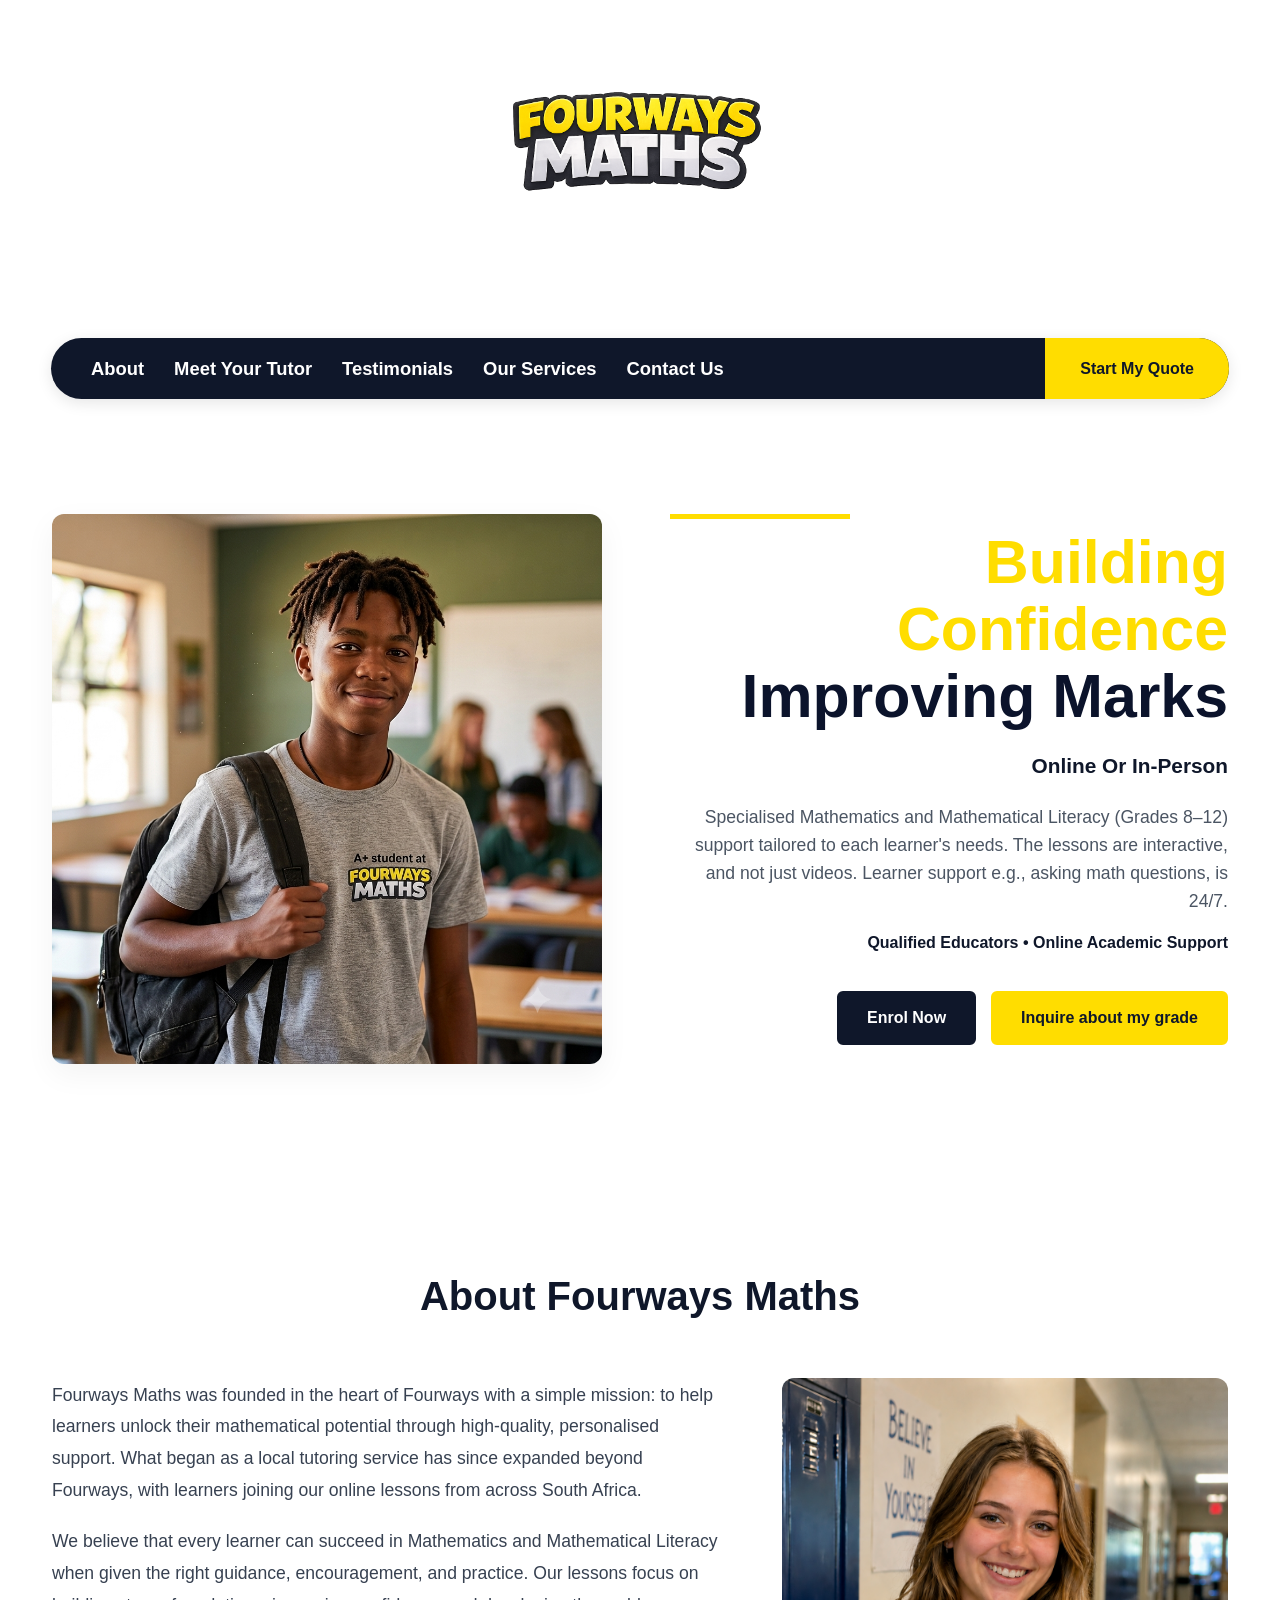
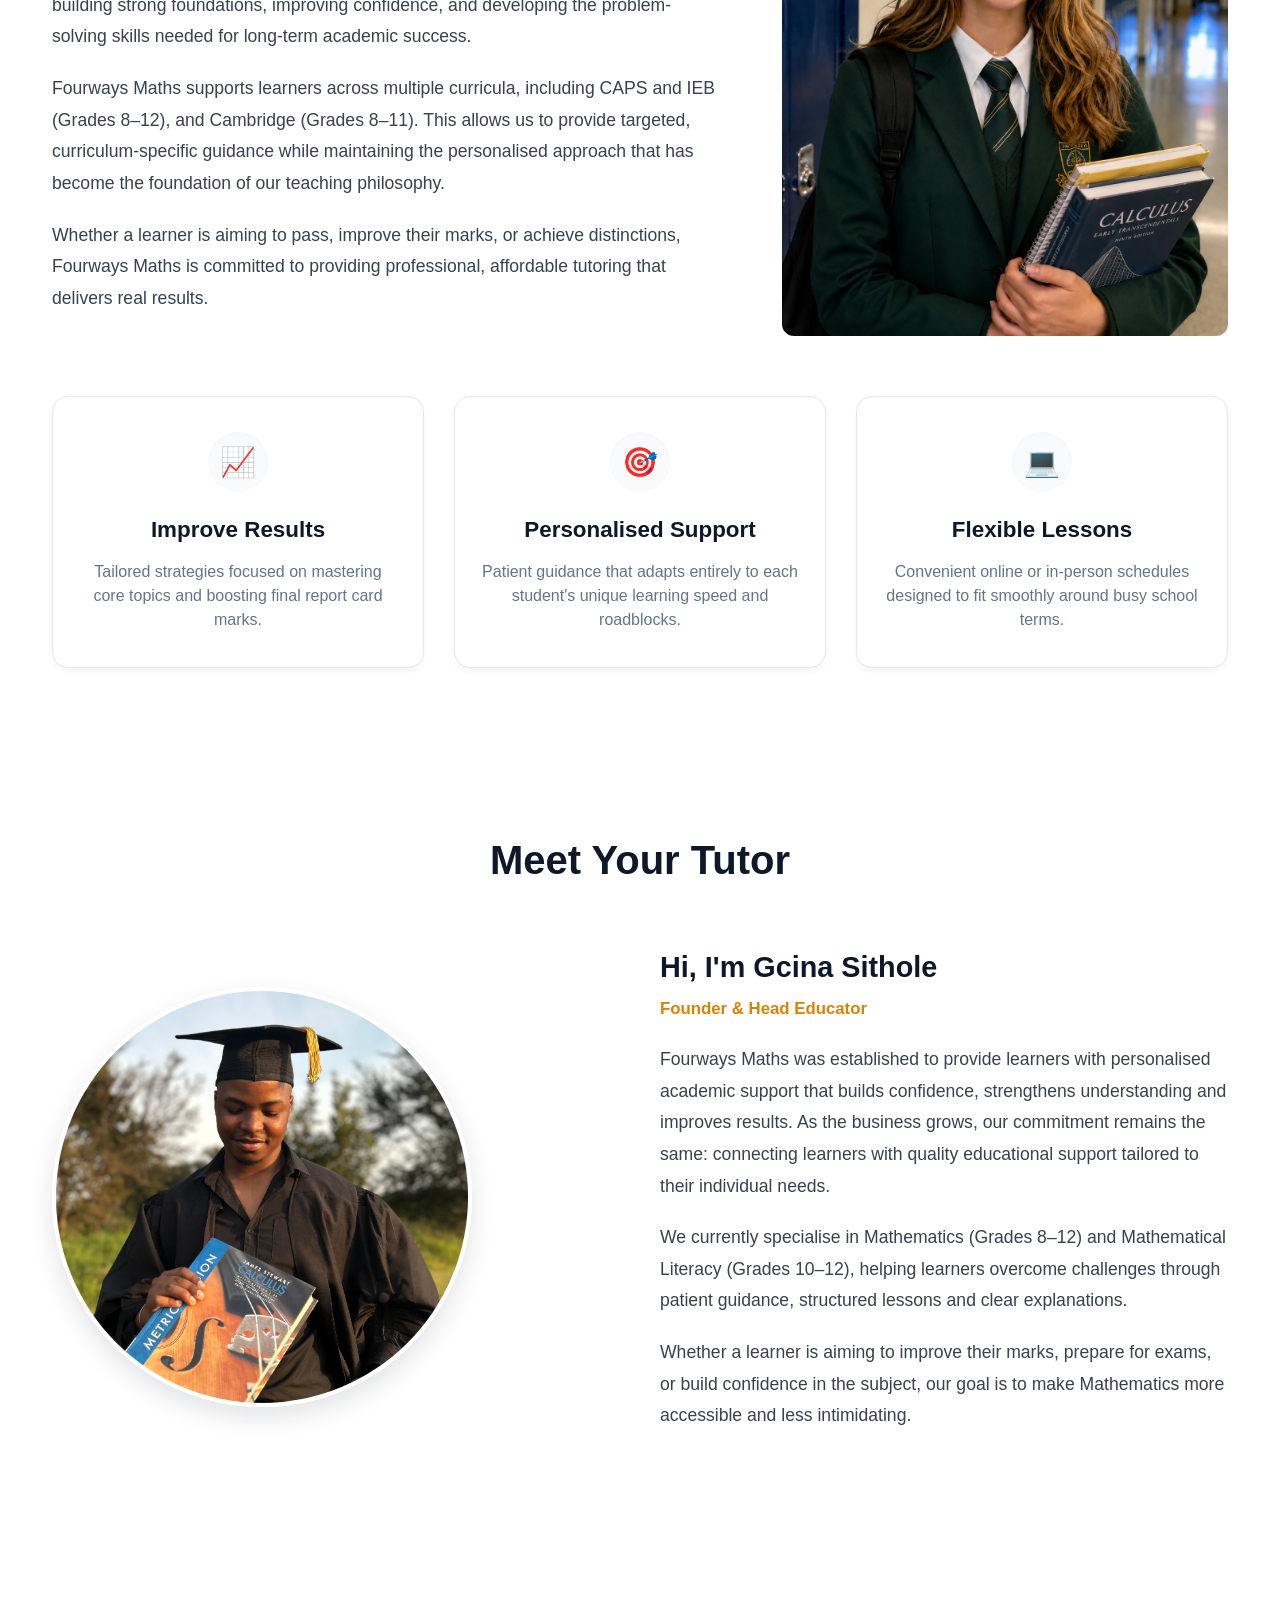
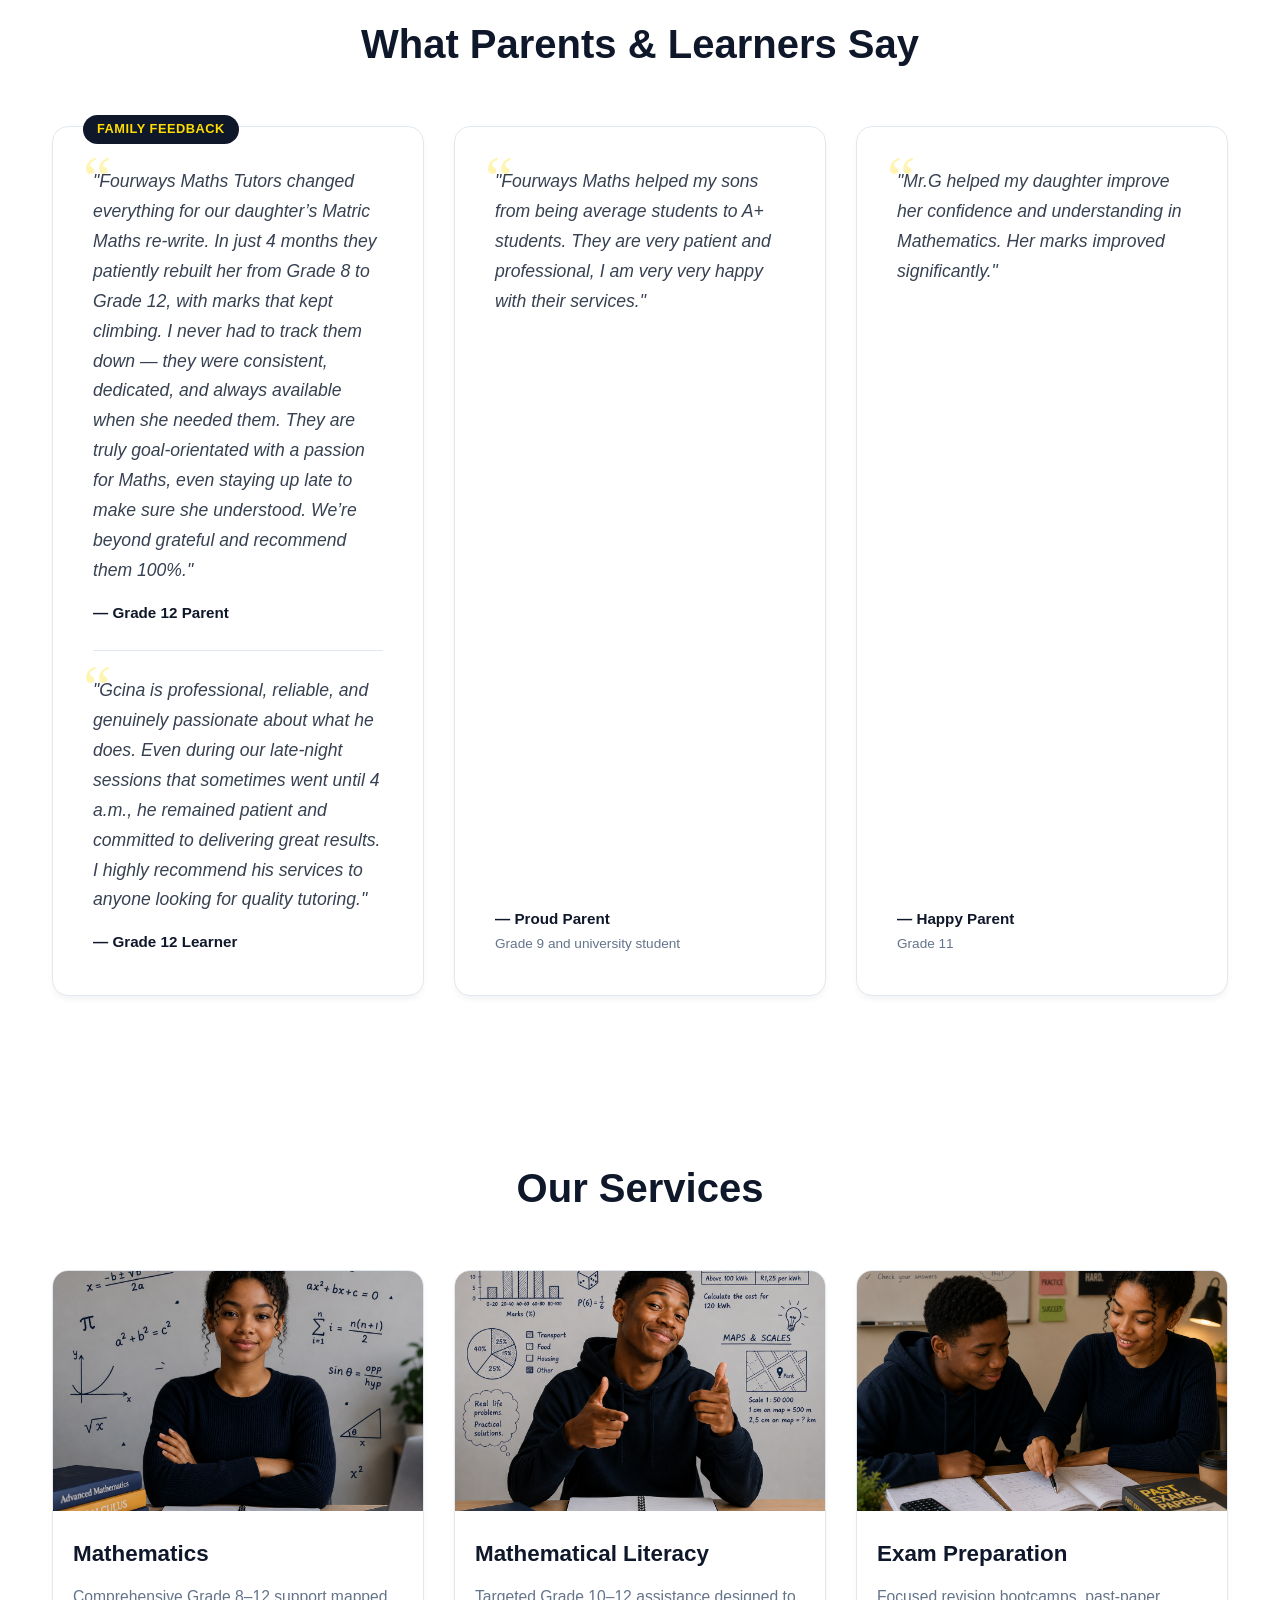
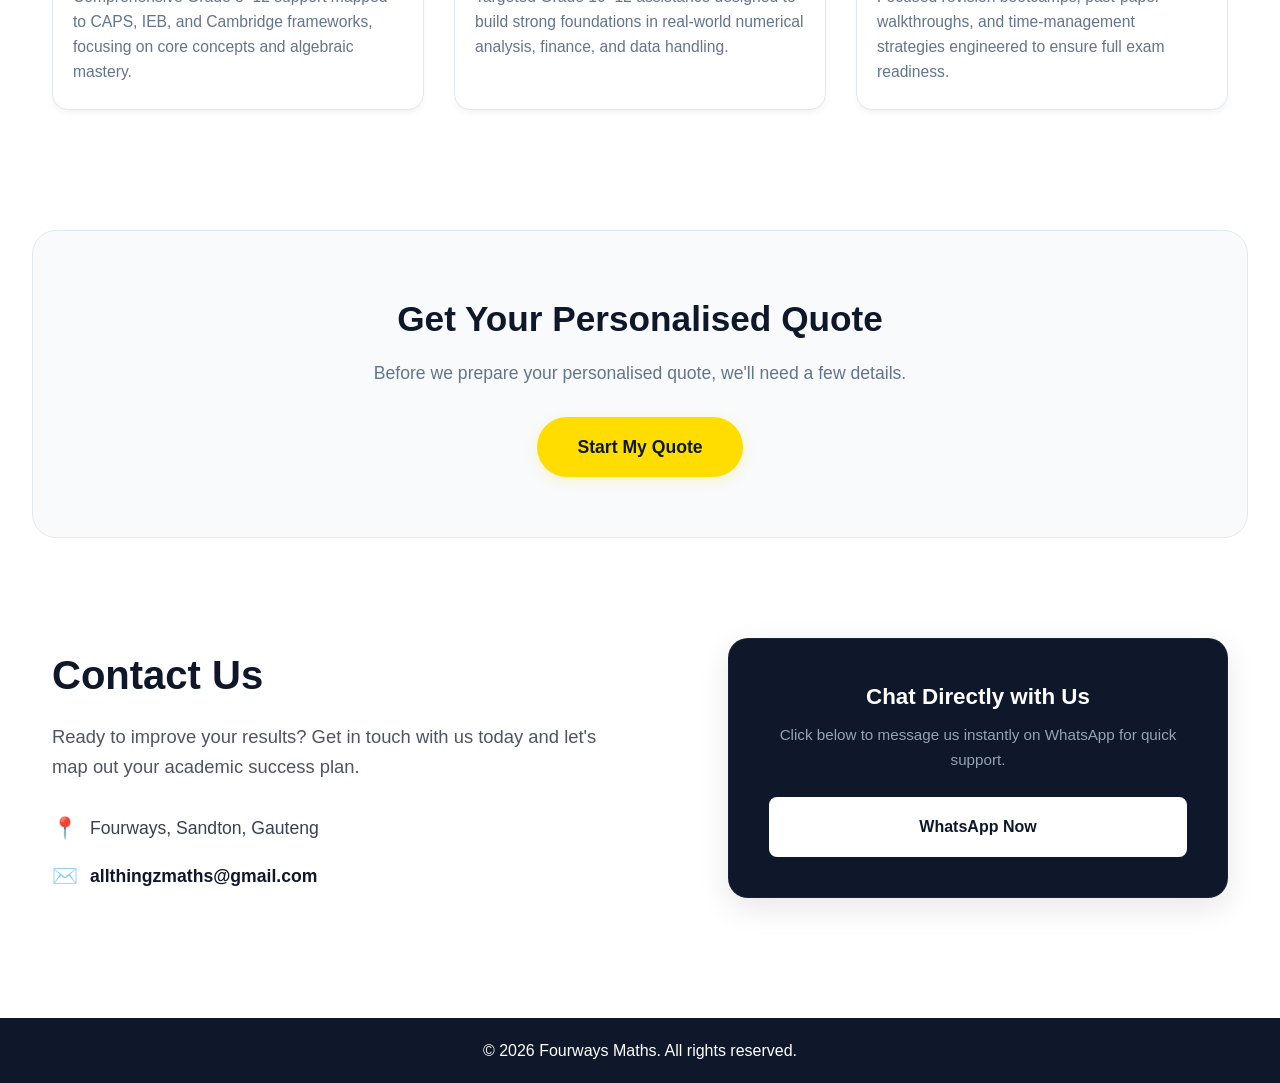
==== index.html @ 102ef5dd "Refactor index.html for improved layout and content Updated HTML structure and content for various s" ====
<!DOCTYPE html>
<html lang="en">
<head>
    <meta charset="UTF-8">
    <meta name="viewport" content="width=device-width, initial-scale=1.0">
    <title>Fourways Maths</title>
    <!-- Animate On Scroll Library Stylesheet -->
    <link rel="stylesheet" href="https://unpkg.com/aos@next/dist/aos.css" />
    <link rel="stylesheet" href="style.css">
    <link rel="icon" type="image/png" href="images/favicon.png">
</head>
<body>

<header class="main-header">
    <div class="logo-container">
        <img src="images/logo.png" alt="Fourways Maths Logo" class="site-logo">
    </div>

    <nav class="nav-bar-block">
        <ul class="nav-links">
            <li><a href="#about">About</a></li>
            <li><a href="#tutor">Meet Your Tutor</a></li> 
            <li><a href="#testimonials">Testimonials</a></li>
            <li><a href="#services">Our Services</a></li>
            <li><a href="#contact">Contact Us</a></li>
        </ul>
        <a class="nav-cta-btn" href="quote.html">Start My Quote</a>
    </nav>
</header>

<!-- Hero Section Container -->
<section class="hero-container">
    <div class="hero-image-content">
        <img src="images/Cool_norings.png" alt="Fourways Maths Learner" class="hero-img">
    </div>

    <div class="hero-text-content">
        <div class="accent-line-wrapper">
            <div class="gold-accent-line"></div>
        </div>
        
        <h1 class="hero-title">
            <span class="gold-text">Building Confidence</span><br>
            <span class="black-text">Improving Marks</span>
        </h1>
        
        <h3 class="hero-subtitle">Online Or In-Person</h3>
        
        <p class="hero-description">
            Specialised Mathematics and Mathematical Literacy (Grades 8–12) support
            tailored to each learner's needs. The lessons are interactive, and not just videos.
            Learner support e.g., asking math questions, is 24/7.
        </p>
        
        <p class="hero-badge">
            <strong>Qualified Educators • Online Academic Support</strong>
        </p>

        <div class="hero-action-ctas">
            <a class="button enrol-btn" href="quote.html">Enrol Now</a>
            <a class="button inquire-btn" href="quote.html">Inquire about my grade</a>
        </div>
    </div>
</section>
    
<!-- About Section -->
<section id="about">
    <h2>About Fourways Maths</h2>

    <!-- FIXED: Cleared out the duplicate empty template block and placed data-aos directly onto active content rows -->
    <div class="about-split-container">
        <div class="about-content" data-aos="fade-right">
            <p>Fourways Maths was founded in the heart of Fourways with a simple mission: to help learners unlock their mathematical potential through high-quality, personalised support. What began as a local tutoring service has since expanded beyond Fourways, with learners joining our online lessons from across South Africa.</p>
            <p>We believe that every learner can succeed in Mathematics and Mathematical Literacy when given the right guidance, encouragement, and practice. Our lessons focus on building strong foundations, improving confidence, and developing the problem-solving skills needed for long-term academic success.</p>
            <p>Fourways Maths supports learners across multiple curricula, including CAPS and IEB (Grades 8–12), and Cambridge (Grades 8–11). This allows us to provide targeted, curriculum-specific guidance while maintaining the personalised approach that has become the foundation of our teaching philosophy.</p>
            <p>Whether a learner is aiming to pass, improve their marks, or achieve distinctions, Fourways Maths is committed to providing professional, affordable tutoring that delivers real results.</p>
        </div>

        <div class="about-graphic-side" data-aos="fade-left">
            <img src="images/Calculus.png" alt="Mathematics Graphics" class="about-calculus-img">
        </div>
    </div>

    <!-- Features Stagger Grid -->
    <div class="about-features-grid">
        <div class="feature-card" data-aos="fade-up" data-aos-delay="100">
            <div class="feature-icon-wrapper">📈</div>
            <h3>Improve Results</h3>
            <p>Tailored strategies focused on mastering core topics and boosting final report card marks.</p>
        </div>

        <div class="feature-card" data-aos="fade-up" data-aos-delay="200">
            <div class="feature-icon-wrapper">🎯</div>
            <h3>Personalised Support</h3>
            <p>Patient guidance that adapts entirely to each student's unique learning speed and roadblocks.</p>
        </div>

        <div class="feature-card" data-aos="fade-up" data-aos-delay="300">
            <div class="feature-icon-wrapper">💻</div>
            <h3>Flexible Lessons</h3>
            <p>Convenient online or in-person schedules designed to fit smoothly around busy school terms.</p>
        </div>
    </div>
</section>

<!-- Tutor Section -->
<section id="tutor">
    <h2>Meet Your Tutor</h2>

    <!-- FIXED: Removed the empty duplicate template block -->
    <div class="tutor-split-container">
        <div class="tutor-image-side" data-aos="fade-right">
            <img src="images/gcina-tutor.jpg" alt="Gcina Sithole" class="profile-pic">
        </div>

        <div class="tutor-content" data-aos="fade-left">
            <h3 class="tutor-greeting">Hi, I'm Gcina Sithole</h3>
            <p class="tutor-subtitle-role">Founder & Head Educator</p>
            
            <p>Fourways Maths was established to provide learners with personalised academic support that builds confidence, strengthens understanding and improves results. As the business grows, our commitment remains the same: connecting learners with quality educational support tailored to their individual needs.</p>
            <p>We currently specialise in Mathematics (Grades 8–12) and Mathematical Literacy (Grades 10–12), helping learners overcome challenges through patient guidance, structured lessons and clear explanations.</p>
            <p>Whether a learner is aiming to improve their marks, prepare for exams, or build confidence in the subject, our goal is to make Mathematics more accessible and less intimidating.</p>
        </div>
    </div>
</section>

<!-- Testimonials Section -->
<section id="testimonials">
    <h2>What Parents & Learners Say</h2>
    
    <!-- Added stagger entry points for your parent panels -->
    <div class="testimonials-grid">
        <div class="testimonial-card family-card" data-aos="fade-up" data-aos-delay="100">
            <span class="family-badge">Family Feedback</span>
            
            <div class="quote-sub-block">
                <div class="quote-icon">“</div>
                <p class="quote-text">"Fourways Maths Tutors changed everything for our daughter’s Matric Maths re-write. In just 4 months they patiently rebuilt her from Grade 8 to Grade 12, with marks that kept climbing. I never had to track them down — they were consistent, dedicated, and always available when she needed them. They are truly goal-orientated with a passion for Maths, even staying up late to make sure she understood. We’re beyond grateful and recommend them 100%."</p>
                <p class="reviewer-name">— Grade 12 Parent</p>
            </div>
            
            <div class="block-divider"></div>
            
            <div class="quote-sub-block">
                <div class="quote-icon">“</div>
                <p class="quote-text">"Gcina is professional, reliable, and genuinely passionate about what he does. Even during our late-night sessions that sometimes went until 4 a.m., he remained patient and committed to delivering great results. I highly recommend his services to anyone looking for quality tutoring."</p>
                <p class="reviewer-name">— Grade 12 Learner</p>
            </div>
        </div>

        <div class="testimonial-card" data-aos="fade-up" data-aos-delay="200">
            <div class="quote-sub-block standard-layout">
                <div class="quote-icon">“</div>
                <p class="quote-text">"Fourways Maths helped my sons from being average students to A+ students. They are very patient and professional, I am very very happy with their services."</p>
                <div class="meta-bottom">
                    <p class="reviewer-name">— Proud Parent</p>
                    <p class="reviewer-grade"> Grade 9 and university student</p>
                </div>
            </div>
        </div>

        <div class="testimonial-card" data-aos="fade-up" data-aos-delay="300">
            <div class="quote-sub-block standard-layout">
                <div class="quote-icon">“</div>
                <p class="quote-text">"Mr.G helped my daughter improve her confidence and understanding in Mathematics. Her marks improved significantly."</p>
                <div class="meta-bottom">
                    <p class="reviewer-name">— Happy Parent</p>
                    <p class="reviewer-grade"> Grade 11</p>
                </div>
            </div>
        </div>
    </div>
</section>

<!-- Our Services Section -->
<section id="services">
    <h2>Our Services</h2>
    
    <div class="services-grid">
        <div class="service-card" data-aos="fade-up" data-aos-delay="100">
            <div class="service-icon-box">
                <img src="images/Mathematics.png" class="service-img" alt="Mathematics Support">
            </div>
            <h3>Mathematics</h3>
            <p>Comprehensive Grade 8–12 support mapped to CAPS, IEB, and Cambridge frameworks, focusing on core concepts and algebraic mastery.</p>
        </div>

        <div class="service-card" data-aos="fade-up" data-aos-delay="200">
            <div class="service-icon-box">
                <img src="images/MLit.png" class="service-img" alt="Mathematical Literacy">
            </div>
            <h3>Mathematical Literacy</h3>
            <p>Targeted Grade 10–12 assistance designed to build strong foundations in real-world numerical analysis, finance, and data handling.</p>
        </div>

        <div class="service-card" data-aos="fade-up" data-aos-delay="300">
            <div class="service-icon-box">
                <img src="images/Exam.png" class="service-img" alt="Exam Preparation">
            </div>
            <h3>Exam Preparation</h3>
            <p>Focused revision bootcamps, past-paper walkthroughs, and time-management strategies engineered to ensure full exam readiness.</p>
        </div>
    </div>
</section>

<!-- Quote Section -->
<section id="quote" data-aos="fade-up">
    <h2>Get Your Personalised Quote</h2>
    <p>Before we prepare your personalised quote, we'll need a few details.</p>
    <a href="https://fourwaysmaths.github.io/fourwaysmaths/quote.html" class="quote-action-btn">Start My Quote</a>
</section>

<!-- Contact Section -->
<section id="contact">
    <!-- FIXED: Removed the broken nested layout loop completely -->
    <div class="contact-split-container">
        
        <div class="contact-text-side" data-aos="fade-right">
            <h2>Contact Us</h2>
            <p>Ready to improve your results? Get in touch with us today and let's map out your academic success plan.</p>
            
            <div class="contact-details-block">
                <div class="contact-detail-item">
                    <span class="detail-icon">📍</span>
                    <span class="detail-text">Fourways, Sandton, Gauteng</span>
                </div>
                <div class="contact-detail-item">
                    <span class="detail-icon">✉️</span>
                    <a href="mailto:allthingzmaths@gmail.com" class="detail-link">allthingzmaths@gmail.com</a>
                </div>
            </div>
        </div>
        
        <div class="contact-card-side" data-aos="fade-left">
            <div class="whatsapp-action-card">
                <div class="whatsapp-card-title">Chat Directly with Us</div>
                <div class="whatsapp-card-desc">Click below to message us instantly on WhatsApp for quick support.</div>
                <a href="https://wa.me/27816147602" target="_blank" class="contact-whatsapp-btn">WhatsApp Now</a>
            </div>
        </div>

    </div>
</section>
    
<footer>
    <p>© 2026 Fourways Maths. All rights reserved.</p>
</footer>

<!-- Animate On Scroll Scripts Initialization Injection -->
<script src="https://unpkg.com/aos@next/dist/aos.js"></script>
<script>
    AOS.init({
        duration: 1000, 
        once: true,     
        offset: 120     
    });
</script>
    
</body>
</html>
---- style.css ----
html {
    scroll-behavior: smooth;
}

/* --- GLOBAL RESET --- */
* {
    margin: 0;
    padding: 0;
    box-sizing: border-box;
}
 
body {
    font-family: Arial, sans-serif;
    line-height: 1.6;
    color: #333;
    background-color: #ffffff;
}

/* --- NEW STACKED HEADER SYSTEM --- */
.main-header {
    background: #ffffff;
    padding: 5px 20px;
    display: flex;
    flex-direction: column;
    align-items: center;
    width: 100%;
}

.logo-container {
    margin-bottom: 25px;
}

.site-logo {
    max-height: 300px;
    width: auto;
    opacity: 0;
    transform: translateY(25px);
    animation: logoFade 1.2s ease forwards;
}

/* The distinct colored block holding your links & button */
.nav-bar-block {
    display: flex;
    justify-content: space-between;
    align-items: center;
    width: 95%;
    max-width: 1400px;
    background: #0F172A; 
    border-radius: 50px; 
    overflow: hidden; 
    padding-left: 40px; 
    box-shadow: 0 4px 15px rgba(0,0,0,0.1);
}

.nav-links {
    display: flex;
    list-style: none;
    gap: 30px;
}

.nav-links a {
    color: white;
    text-decoration: none;
    font-weight: bold;
    font-size: 1.15rem;
    transition: color 0.3s ease;
}

.nav-links a:hover {
    color: #FFDD00;
}

/* Golden Call-To-Action nested on the right side of the nav bar */
.nav-cta-btn {
    background: #FFDD00;
    color: #0F172A; /* Changed text color to dark navy for readable contrast against gold */
    text-decoration: none;
    font-weight: bold;
    padding: 18px 35px;
    display: inline-flex;
    align-items: center;
    height: 100%;
    transition: background 0.3s ease;
}

.nav-cta-btn:hover {
    background: #e6c600;
}

/* --- UPDATED HERO SECTION CONTAINER --- */
.hero-container {
    display: grid;
    grid-template-columns: 1fr 1fr;
    gap: 60px; 
    /* Changed width to 95% and max-width to 1400px to exactly match your .nav-bar-block setting */
    width: 95%; 
    max-width: 1400px; 
    margin: 30px auto 60px auto; /* Decreased top margin to pull the whole section slightly upwards */
    align-items: center;
}

/* --- LEFT COLUMN ALIGNMENT --- */
.hero-image-content {
    width: 100%;
    display: flex;
    justify-content: flex-start; /* Forces the image container flush against the far-left grid line */
}

.hero-img {
    width: 100%;
    max-width: 550px;
    height: auto;
    border-radius: 12px;
    object-fit: cover;
    box-shadow: 0 10px 30px rgba(0, 0, 0, 0.05);
}

/* --- RIGHT COLUMN ALIGNMENT & UPWARD MOVE --- */
.hero-text-content {
    text-align: right;
    display: flex;
    flex-direction: column;
    align-items: flex-end;
    margin-top: -20px; /* Slight negative margin pulls text upward to tighten white space */
}

/* --- ADD THIS NEW BLOCK HERE --- */
.accent-line-wrapper {
    width: 100%;
    display: flex;
    justify-content: flex-end; /* Keeps the line pushed tight against the right edge */
    margin-bottom: 10px;
}

.gold-accent-line {
    width: 100%;               /* Changed from 85% to 100% */
    max-width: 180px;          /* Changed from 500px to 180px so it perfectly caps its length */
    height: 5px;
    background-color: #FFDD00;
}

.hero-title {
    font-size: 3.8rem; 
    line-height: 1.1;
    margin-bottom: 20px;
    font-weight: 800;
}

.gold-text { color: #FFDD00; }
.black-text { color: #0B132B; }

.hero-subtitle {
    color: #0F172A;
    font-size: 1.3rem;
    font-weight: bold;
    margin-bottom: 20px;
}

.hero-description {
    font-size: 1.1rem;
    color: #4b5563;
    margin-bottom: 15px;
}

.hero-badge {
    font-weight: bold;
    color: #0F172A;
    margin-bottom: 25px;
}

/* Contact Button Wrapper Alignment */
.hero-buttons {
    display: flex;
    gap: 15px;
    justify-content: flex-end; /* FIXED: Set to flex-end so the button correctly right-aligns with text */
}

/* Main standalone standard button settings */
.button {
    display: inline-block;
    padding: 12px 28px;
    text-decoration: none;
    border-radius: 6px;
    font-weight: bold;
    transition: all 0.3s ease;
}

.whatsapp-btn {
    background: white;
    color: #0F172A;
    border: 2px solid #0F172A;
}

.whatsapp-btn:hover {
    background: #0F172A;
    color: white;
    transform: translateY(-2px);
}

/* --- SECTIONS, CARDS & FORMS --- */
section {
    padding: 80px 20px;
    max-width: 1300px;
    margin: auto;
}

.card {
    background: white;
    padding: 20px;
    margin: 20px;
    border-radius: 10px;
    transition: all 0.3s ease;
    cursor: pointer;
}

.card:hover {
    transform: translateY(-8px);
    box-shadow: 0 10px 25px rgba(0,0,0,0.15);
}

/* --- NEW MODERN ABOUT SECTION STYLES --- */
#about {
    max-width: 1400px; /* Aligns container layout to match your navbar and hero width */
    width: 95%;
    margin: 80px auto;
    padding: 40px 20px;
}

/* --- UPDATED ABOUT CORES --- */
#about h2 {
    text-align: center; /* Explicitly forces the main heading to stay centered */
    font-size: 2.5rem;
    color: #0F172A;
    margin-bottom: 50px;
    font-weight: 800;
}

/* New Split Grid Layer matching the width of your navbar (95% width, 1400px max) */
.about-split-container {
    display: grid;
    grid-template-columns: 1.2fr 0.8fr; /* Gives the text side slightly more room than the image */
    gap: 60px;
    align-items: center;
    margin-bottom: 60px;
}

.about-content {
    text-align: left; /* Flushes sentences leftward */
    font-size: 1.1rem;
    line-height: 1.8;
    color: #374151;
}

.about-content p {
    margin-bottom: 20px;
}

/* Right-side image formatting */
.about-graphic-side {
    display: flex;
    justify-content: flex-end; /* Pushes the graphic flush with the right edge of the nav bar */
    width: 100%;
}

.about-calculus-img {
    width: 100%;
    max-width: 450px; /* Caps size so it doesn't distort */
    height: auto;
    border-radius: 12px;
    object-fit: cover;
}

.about-header {
    text-align: center;
    max-width: 750px;
    margin: 0 auto 50px auto;
}

.about-header h2 {
    font-size: 2.5rem;
    color: #0F172A;
    margin-bottom: 15px;
    font-weight: 800;
}

.about-intro {
    font-size: 1.15rem;
    color: #4b5563;
    line-height: 1.6;
}

/* 3-Column Grid Layout */
.about-features-grid {
    display: grid;
    grid-template-columns: repeat(3, 1fr); /* 3 equal side-by-side columns */
    gap: 30px;
}

/* Individual Feature Cards */
.feature-card {
    background: #ffffff;
    border: 1px solid #e2e8f0; /* Subtle premium border border */
    border-radius: 16px;
    padding: 35px 25px;
    text-align: center;
    box-shadow: 0 4px 6px -1px rgba(0, 0, 0, 0.05);
    transition: transform 0.3s ease, box-shadow 0.3s ease;
}

.feature-card:hover {
    transform: translateY(-5px);
    box-shadow: 0 12px 20px -5px rgba(15, 23, 42, 0.08);
    border-color: #FFDD00; /* Subtle highlight border on hover */
}

/* Rounded circular emblem badge for your icons */
.feature-icon-wrapper {
    width: 60px;
    height: 60px;
    background: #f8fafc;
    border-radius: 50%;
    display: flex;
    align-items: center;
    justify-content: center;
    font-size: 1.8rem;
    margin: 0 auto 20px auto;
    box-shadow: inset 0 2px 4px rgba(0,0,0,0.02);
}

.feature-card h3 {
    font-size: 1.4rem;
    color: #0F172A;
    margin-bottom: 12px;
    font-weight: 700;
}

.feature-card p {
    font-size: 1rem;
    color: #64748b;
    line-height: 1.5;
}

/* --- UPDATED MEET YOUR TUTOR STYLES --- */
#tutor {
    max-width: 1400px; 
    width: 95%;
    margin: 80px auto;
    padding: 40px 20px;
}

#tutor h2 {
    text-align: center;
    font-size: 2.5rem;
    color: #0F172A;
    margin-bottom: 50px;
    font-weight: 800;
}

.tutor-split-container {
    display: grid;
    /* EDIT: Changed from 0.8fr 1.2fr to 1fr 1fr to bring the columns closer together */
    grid-template-columns: 1fr 1fr; 
    gap: 40px;                      /* EDIT: Tightened gap slightly from 60px to 40px */
    align-items: center;
}

.tutor-image-side {
    display: flex;
    justify-content: flex-start; /* Keeps the circle hugging the left boundary line */
    width: 100%;
}

.profile-pic {
    width: 420px;                   /* EDIT: Bumped up from 320px to fill the space beautifully */
    height: 420px;                  /* EDIT: Bumped up from 320px to maintain the perfect circle */
    object-fit: cover;
    border-radius: 50%;
    border: 4px solid #ffffff;
    box-shadow: 0 10px 25px rgba(15, 23, 42, 0.12);
}

.tutor-content {
    text-align: left;
    font-size: 1.1rem;
    line-height: 1.8;
    color: #374151;
}

.tutor-greeting {
    font-size: 1.8rem;
    color: #0F172A;
    font-weight: 700;
}

.tutor-subtitle-role {
    color: #d98206; /* Nice gold subtitle tag */
    font-weight: bold;
    font-size: 1.05rem;
    margin-bottom: 20px;
}

.tutor-content p {
    margin-bottom: 20px;
}

/* --- PREMIUM QUOTE SECTION --- */
#quote {
    max-width: 1400px;
    width: 95%;
    margin: 60px auto;
    padding: 60px 40px;
    background: #f8fafc; /* Ultra-light premium background frame */
    border: 1px solid #e2e8f0;
    border-radius: 24px;
    text-align: center;
}

#quote h2 {
    font-size: 2.2rem;
    color: #0F172A;
    font-weight: 800;
    margin-bottom: 12px;
}

#quote p {
    font-size: 1.1rem;
    color: #64748b;
    max-width: 600px;
    margin: 0 auto 30px auto;
}

/* Styled real interactive button to replace that loose purple link */
.quote-action-btn {
    display: inline-block;
    background: #FFDD00;
    color: #0F172A;
    text-decoration: none;
    font-weight: bold;
    font-size: 1.1rem;
    padding: 16px 40px;
    border-radius: 50px;
    box-shadow: 0 4px 15px rgba(255, 221, 0, 0.2);
    transition: transform 0.3s ease, background 0.3s ease, box-shadow 0.3s ease;
}

.quote-action-btn:hover {
    background: #e6c600;
    transform: translateY(-2px);
    box-shadow: 0 8px 20px rgba(255, 221, 0, 0.3);
}

/* --- PREMIUM CONTACT US SPLIT SECTION --- */
#contact {
    max-width: 1400px;
    width: 95%;
    margin: 40px auto 80px auto;
    padding: 40px 20px;
}

.contact-split-container {
    display: grid;
    grid-template-columns: 1fr 1fr;
    gap: 50px;
    align-items: center;
}

.contact-text-side {
    text-align: left;
}

.contact-text-side h2 {
    font-size: 2.5rem;
    color: #0F172A;
    font-weight: 800;
    margin-bottom: 15px;
}

.contact-text-side p {
    font-size: 1.15rem;
    color: #4b5563;
    line-height: 1.6;
}

/* --- EXTRA STYLING FOR ADDRESS & EMAIL ITEMS --- */
.contact-details-block {
    margin-top: 30px;
    display: flex;
    flex-direction: column;
    gap: 15px;
}

.contact-detail-item {
    display: flex;
    align-items: center;
    gap: 12px;
    font-size: 1.1rem;
    color: #374151;
}

.detail-icon {
    font-size: 1.3rem;
}

.detail-text {
    font-weight: 500;
}

.detail-link {
    color: #0F172A;
    text-decoration: none;
    font-weight: bold;
    transition: color 0.3s ease;
}

.detail-link:hover {
    color: #FFDD00; /* Subtle golden highlight on hover */
}

/* Ensure icons align centrally on mobile viewport stack */
@media (max-width: 768px) {
    .contact-details-block {
        align-items: center;
        margin-bottom: 10px;
    }
}

/* Floating Action Card for WhatsApp on the Right Side */
.contact-card-side {
    display: flex;
    justify-content: flex-end;
}

.whatsapp-action-card {
    background: #0F172A; /* Match the dark premium navbar block */
    padding: 40px;
    border-radius: 20px;
    width: 100%;
    max-width: 500px;
    box-shadow: 0 10px 30px rgba(15, 23, 42, 0.1);
    text-align: center;
    border: 1px solid rgba(255, 255, 255, 0.05);
}

.whatsapp-card-title {
    color: #ffffff;
    font-size: 1.4rem;
    font-weight: 700;
    margin-bottom: 8px;
}

.whatsapp-card-desc {
    color: #94a3b8;
    font-size: 0.95rem;
    margin-bottom: 25px;
}

/* Re-styled your button to be prominent, centered, and premium inside the card */
.contact-whatsapp-btn {
    display: inline-flex;
    align-items: center;
    justify-content: center;
    background: #ffffff;
    color: #0F172A;
    text-decoration: none;
    font-weight: bold;
    padding: 15px 35px;
    border-radius: 8px;
    width: 100%;
    transition: all 0.3s ease;
    border: 2px solid #ffffff;
}

.contact-whatsapp-btn:hover {
    background: transparent;
    color: #FFDD00;
    border-color: #FFDD00;
    transform: translateY(-2px);
}

footer {
    background: #0F172A;
    color: white;
    text-align: center;
    padding: 20px;
}

/* --- ANIMATION SEQUENCING --- */
/* FIXED: Forced elements to remain inline blocks inside the flex layout to avoid rendering bugs during transforms */
.hero-text-content > * {
    opacity: 0;
    animation: fadeUp 1s ease forwards;
    display: inline-block; 
}

.gold-accent-line { animation-delay: 0.2s; display: block; }
.hero-title        { animation-delay: 0.4s; display: block; }
.hero-subtitle     { animation-delay: 0.6s; display: block; }
.hero-description  { animation-delay: 0.7s; display: block; }
.hero-badge        { animation-delay: 0.8s; display: block; }
.hero-buttons      { animation-delay: 0.9s; display: flex; }

@keyframes logoFade {
    from { opacity: 0; transform: translateY(25px); }
    to { opacity: 1; transform: translateY(0); }
}

@keyframes fadeUp {
    from { opacity: 0; transform: translateY(20px); }
    to { opacity: 1; transform: translateY(0); }
}

/* --- NEW COMPLEMENTARY BUTTON ACTIONS --- */
.hero-action-ctas {
    display: flex;
    gap: 15px;
    justify-content: flex-end;
    width: 100%;
    margin-top: 10px;
}

.enrol-btn {
    background: #0F172A;
    color: white;
    border: 2px solid #0F172A;
}

.enrol-btn:hover {
    background: #FFDD00;
    color: #0F172A;
    border-color: #FFDD00;
    transform: translateY(-2px);
}

.inquire-btn {
    background: #FFDD00;
    color: #0F172A;
    border: 2px solid #FFDD00;
}

.inquire-btn:hover {
    background: #0F172A;
    color: white;
    border-color: #0F172A;
    transform: translateY(-2px);
}

/* --- NEW PREMIUM TESTIMONIALS SECTION STYLES --- */
#testimonials {
    max-width: 1400px;
    width: 95%;
    margin: 80px auto;
    padding: 40px 20px;
}

#testimonials h2 {
    text-align: center;
    font-size: 2.5rem;
    color: #0F172A;
    margin-bottom: 50px;
    font-weight: 800;
}

/* 2-Column Flex-Grid matching the core system layout */
.testimonials-grid {
    display: grid;
    grid-template-columns: repeat(3, 1fr);
    gap: 30px;
    align-items: stretch; /* Forces both cards to match heights perfectly */
}

.testimonial-card {
    background: #ffffff;
    border: 1px solid #e2e8f0;
    border-radius: 16px;
    padding: 40px;
    box-shadow: 0 4px 6px -1px rgba(0, 0, 0, 0.05);
    position: relative;
    display: flex;
    flex-direction: column;
    justify-content: center;
    transition: transform 0.3s ease, box-shadow 0.3s ease, border-color 0.3s ease;
}

.testimonial-card:hover {
    transform: translateY(-5px);
    box-shadow: 0 12px 20px -5px rgba(15, 23, 42, 0.08);
    border-color: #FFDD00;
}

/* Family Box Highlight */
.family-badge {
    position: absolute;
    top: -12px;
    left: 30px;
    background: #0F172A;
    color: #FFDD00;
    font-size: 0.8rem;
    font-weight: bold;
    text-transform: uppercase;
    padding: 4px 14px;
    border-radius: 20px;
    letter-spacing: 0.5px;
}

/* Internals spacing */
.quote-sub-block {
    position: relative;
}

.quote-icon {
    font-family: Georgia, serif;
    font-size: 4rem;
    color: #FFDD00;
    line-height: 1;
    position: absolute;
    top: -20px;
    left: -10px;
    opacity: 0.3;
    pointer-events: none;
}

.quote-text {
    font-size: 1.1rem;
    color: #374151;
    font-style: italic;
    line-height: 1.7;
    margin-bottom: 15px;
    position: relative;
    z-index: 2;
}

.reviewer-name {
    font-weight: bold;
    color: #0F172A;
    font-size: 0.95rem;
}

.reviewer-grade {
    color: #64748b;
    font-size: 0.85rem;
    margin-top: 2px;
}

/* Divider line between parent and learner quotes inside the box */
.block-divider {
    height: 1px;
    background: #e2e8f0;
    margin: 25px 0;
    width: 100%;
}

.standard-layout {
    height: 100%;
    display: flex;
    flex-direction: column;
    justify-content: space-between;
}

/* Animation alignment updates */
.hero-action-ctas { animation-delay: 0.9s; display: flex; }

/* --- FIXED AND UPDATED SERVICES SECTION STYLES --- */
#services {
    max-width: 1400px;
    width: 95%;
    margin: 80px auto;
    padding: 40px 20px;
}

#services h2 {
    text-align: center;
    font-size: 2.5rem;
    color: #0F172A;
    margin-bottom: 50px;
    font-weight: 800;
}

/* 3-Column Desktop Grid Layout Container */
.services-grid {
    display: grid;
    grid-template-columns: repeat(3, 1fr) !important; /* Force layout injection over existing styles */
    gap: 30px;
    align-items: stretch; /* Keeps all cards exactly the same height */
}

/* Individual Premium Presentation Cards */
.service-card {
    background: #ffffff;
    border: 1px solid #e2e8f0;
    border-radius: 16px;
    overflow: hidden; /* Clips the image cleanly to the card's rounded corners */
    display: flex;
    flex-direction: column;
    box-shadow: 0 4px 6px -1px rgba(0, 0, 0, 0.05);
    transition: transform 0.3s ease, box-shadow 0.3s ease, border-color 0.3s ease;
}

.service-card:hover {
    transform: translateY(-5px);
    box-shadow: 0 12px 20px -5px rgba(15, 23, 42, 0.08);
    border-color: #FFDD00; /* Gold highlight pop on hover */
}

/* Rectangular Image Banner Frame */
.service-icon-box {
    width: 100%;
    height: 240px; /* Perfect uniform banner height proportions */
    background: #f8fafc;
    margin: 0; /* Clears old circle-specific offsets */
    border-radius: 0; /* Changes structure from circle badge to full-width card banner */
    border: none;
    overflow: hidden;
}

/* Heavy Stock Photo Sizing & Format Rules */
.service-img {
    width: 100% !important;
    height: 100% !important;
    object-fit: cover; /* Crops graphics into perfect responsive frames without distortion */
}

.service-card h3 {
    font-size: 1.4rem;
    color: #0F172A;
    margin: 25px 20px 12px 20px;
    font-weight: 700;
    text-align: left; /* Flushes titles perfectly to the left margins */
}

.service-card p {
    font-size: 0.98rem;
    color: #64748b;
    line-height: 1.6;
    margin: 0 20px 25px 20px;
    text-align: left; /* Aligns paragraph text to match the header copy */
}

/* --- MOBILE RESPONSIVENESS BREAKPOINT --- */
@media (max-width: 768px) {
    /* Kept from your original code to save your nav styles */
    .nav-bar-block {
        flex-direction: column;
        padding: 20px 0 0 0;
        border-radius: 15px;
        width: 95%;
    }
    
    .nav-links {
        flex-direction: column;
        align-items: center;
        gap: 15px;
        padding-bottom: 20px;
    }
    
    .nav-cta-btn {
        width: 100%;
        justify-content: center;
        padding: 15px;
    }
    
    /* Updated hero layout rules */
    .hero-container {
        grid-template-columns: 1fr;
        text-align: center;
        width: 95%;
        margin: 30px auto;
        gap: 30px;
    }
    
    .hero-text-content {
        max-width: 100%;
        text-align: center;
        align-items: center;
    }

    .hero-image-content {
        justify-content: center;
    }

    /* Updated extended line settings for mobile views */
    .accent-line-wrapper {
        justify-content: center;
    }
    
    .gold-accent-line {
        width: 60px; /* Snaps back to a clean decorative dash on mobile layouts */
        margin: 0 auto 20px auto;
    }
    
    .hero-title {
        font-size: 2.3rem;
    }
    
    /* New stacked styles for your twin CTA buttons */
    .hero-action-ctas {
        flex-direction: column;
        align-items: center;
        gap: 10px;
        width: 100%;
    }
    
    .hero-action-ctas .button {
        width: 100%;
        text-align: center;
    }

    /* Add this inside your existing @media (max-width: 768px) block */
    .about-features-grid {
        grid-template-columns: 1fr; /* Force the 3 columns to safely stack into 1 column on mobile */
        gap: 20px;
    }
    
    .about-header h2 {
        font-size: 2rem;
    }

    /* Add these layout overrides inside your existing mobile media query */
    .about-split-container {
        grid-template-columns: 1fr; /* Stack text and image vertically on phones */
        gap: 30px;
        text-align: center;
    }

    .about-content {
        text-align: center; /* Center-align the text layout cleanly on phones */
    }

    .about-graphic-side {
        justify-content: center;
    }

    /* Add these layout overrides inside your existing mobile media query */
    .tutor-split-container {
        grid-template-columns: 1fr; /* Drop to vertical stacked layout on mobile */
        gap: 30px;
    }

    .tutor-image-side {
        justify-content: center; /* Center the profile circle on mobile */
    }

    .profile-pic {
        width: 240px; /* Slightly smaller size so it sits comfortably on mobile screens */
        height: 240px;
    }

    .tutor-content {
        text-align: center; /* Centered bio text on mobile */
    }

    /* Add these layout overrides inside your existing mobile media query */
    .testimonials-grid {
        grid-template-columns: 1fr; /* Stacks the two testimonial cards vertically on mobile */
        gap: 30px;
    }
    
    .testimonial-card {
        padding: 30px 20px;
    }

    /* Stacks the three service panels vertically on mobile layouts safely */
    .services-grid {
        grid-template-columns: 1fr !important; /* Overrides forced desktop multi-column injections */
        gap: 25px;
    }
    
    .service-card {
        padding: 0 0 10px 0; /* Reduces padding to support inner left-aligned card text constraints */
    }

    /* Add this right at the bottom inside your max-width: 768px brackets */
    #quote {
        padding: 40px 20px;
    }

    #quote h2 {
        font-size: 1.8rem;
    }

    .contact-split-container {
        grid-template-columns: 1fr; /* Stack vertically on small screens */
        gap: 35px;
        text-align: center;
    }

    .contact-text-side {
        text-align: center;
    }

    .contact-text-side h2 {
        font-size: 2rem;
    }

    .contact-card-side {
        justify-content: center;
    }
    
    .whatsapp-action-card {
        padding: 30px 20px;
    }
}
}
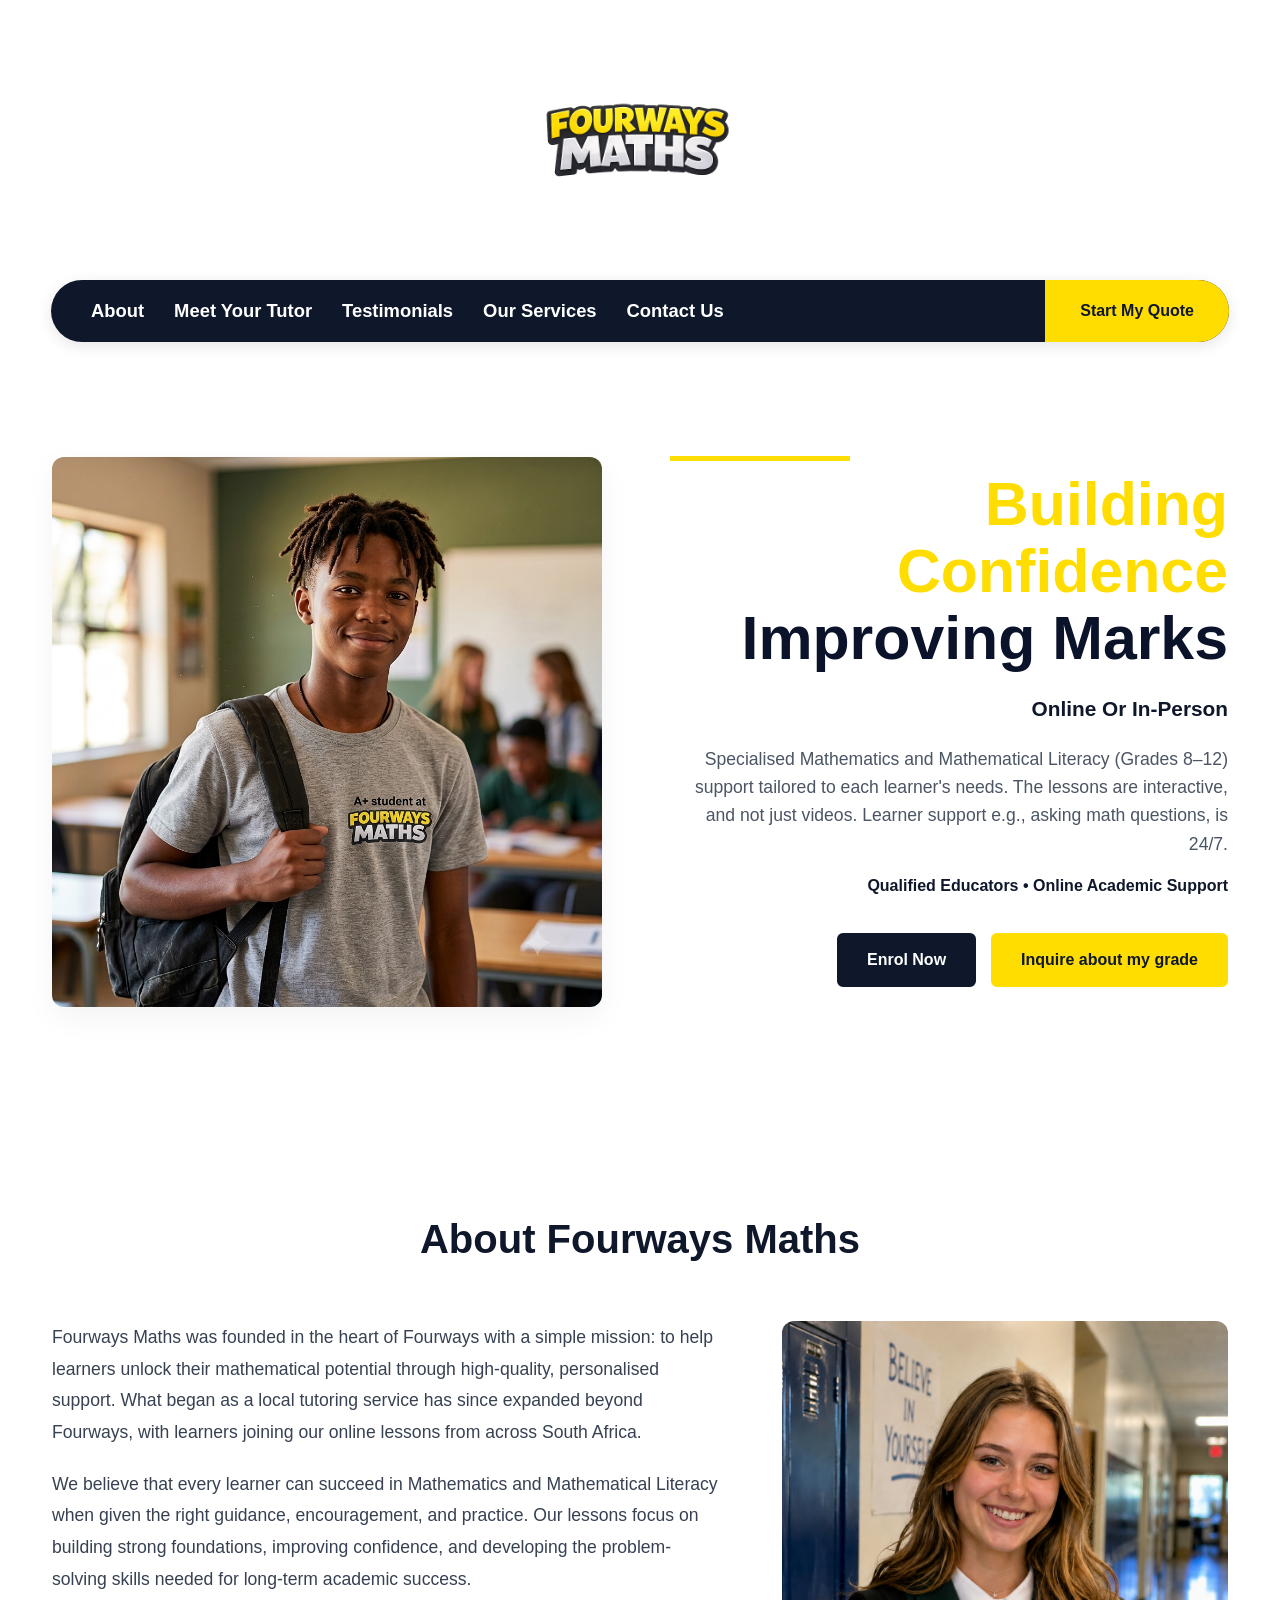
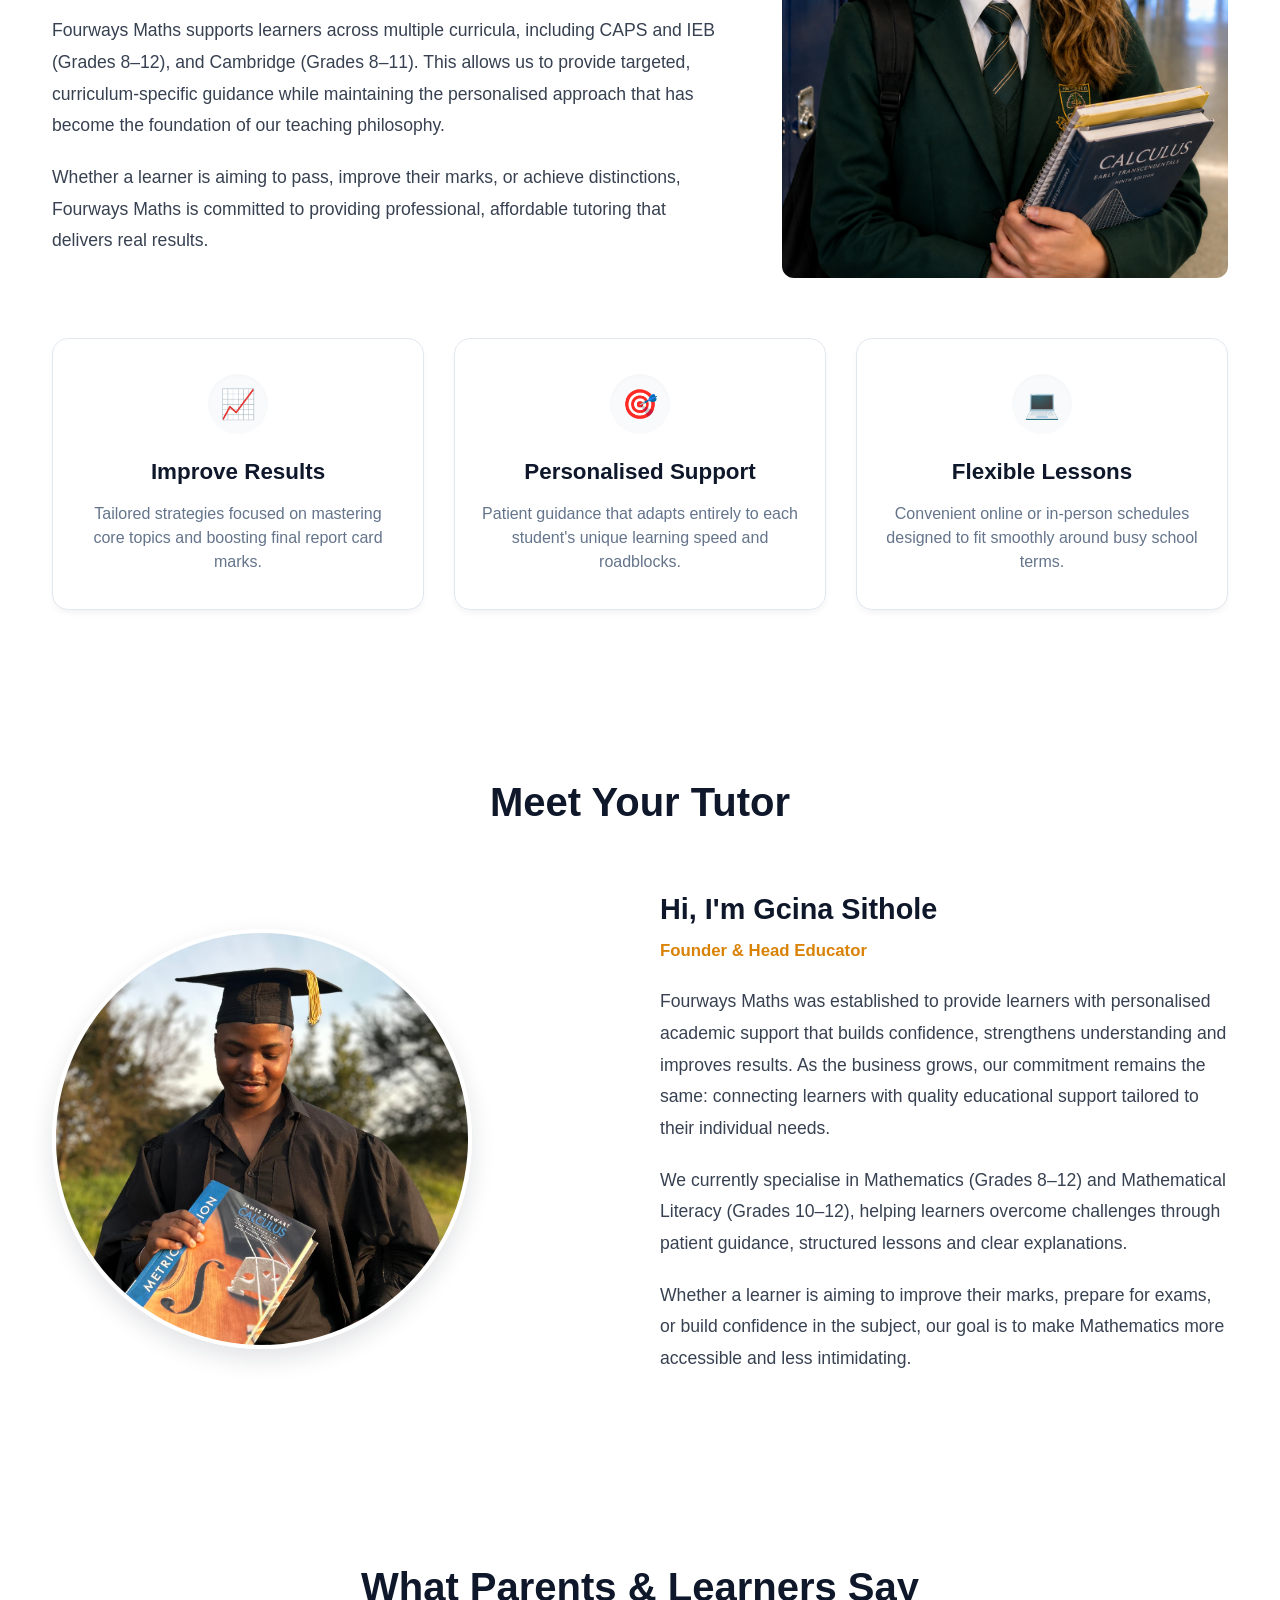
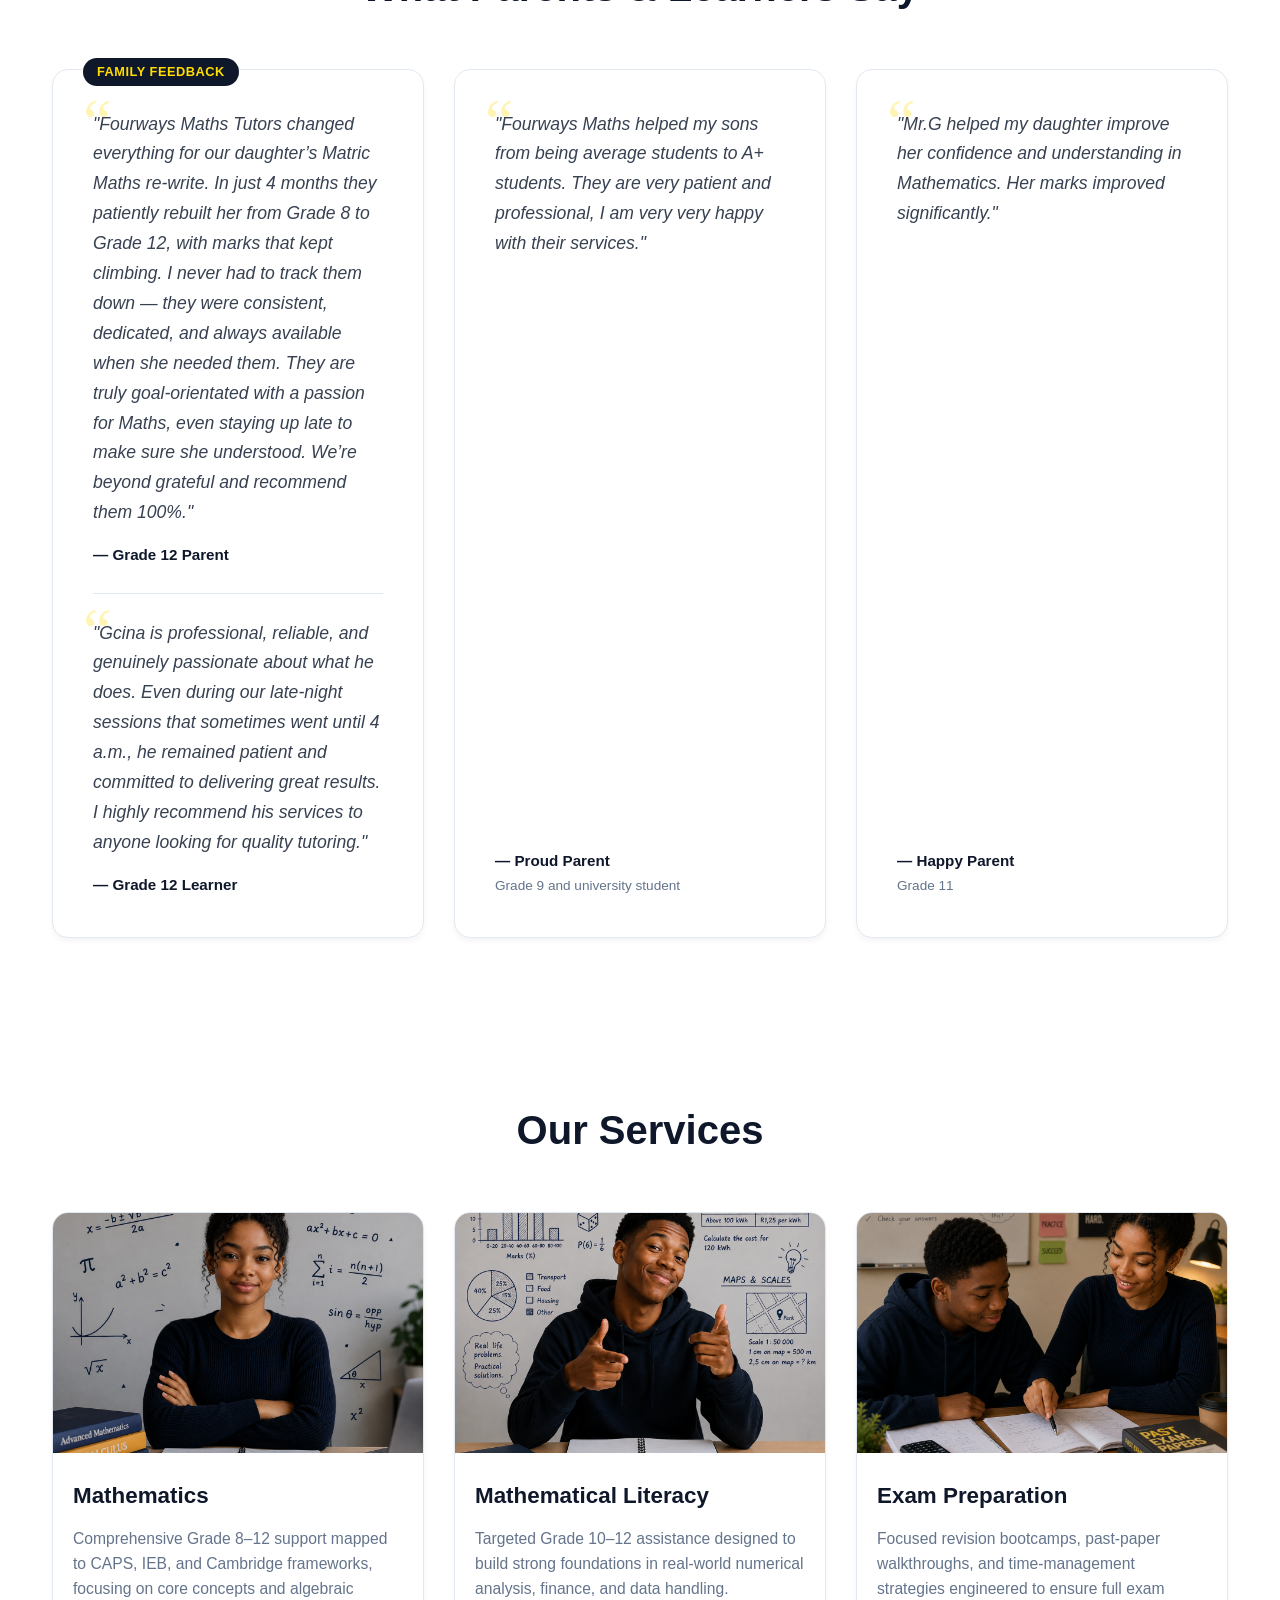
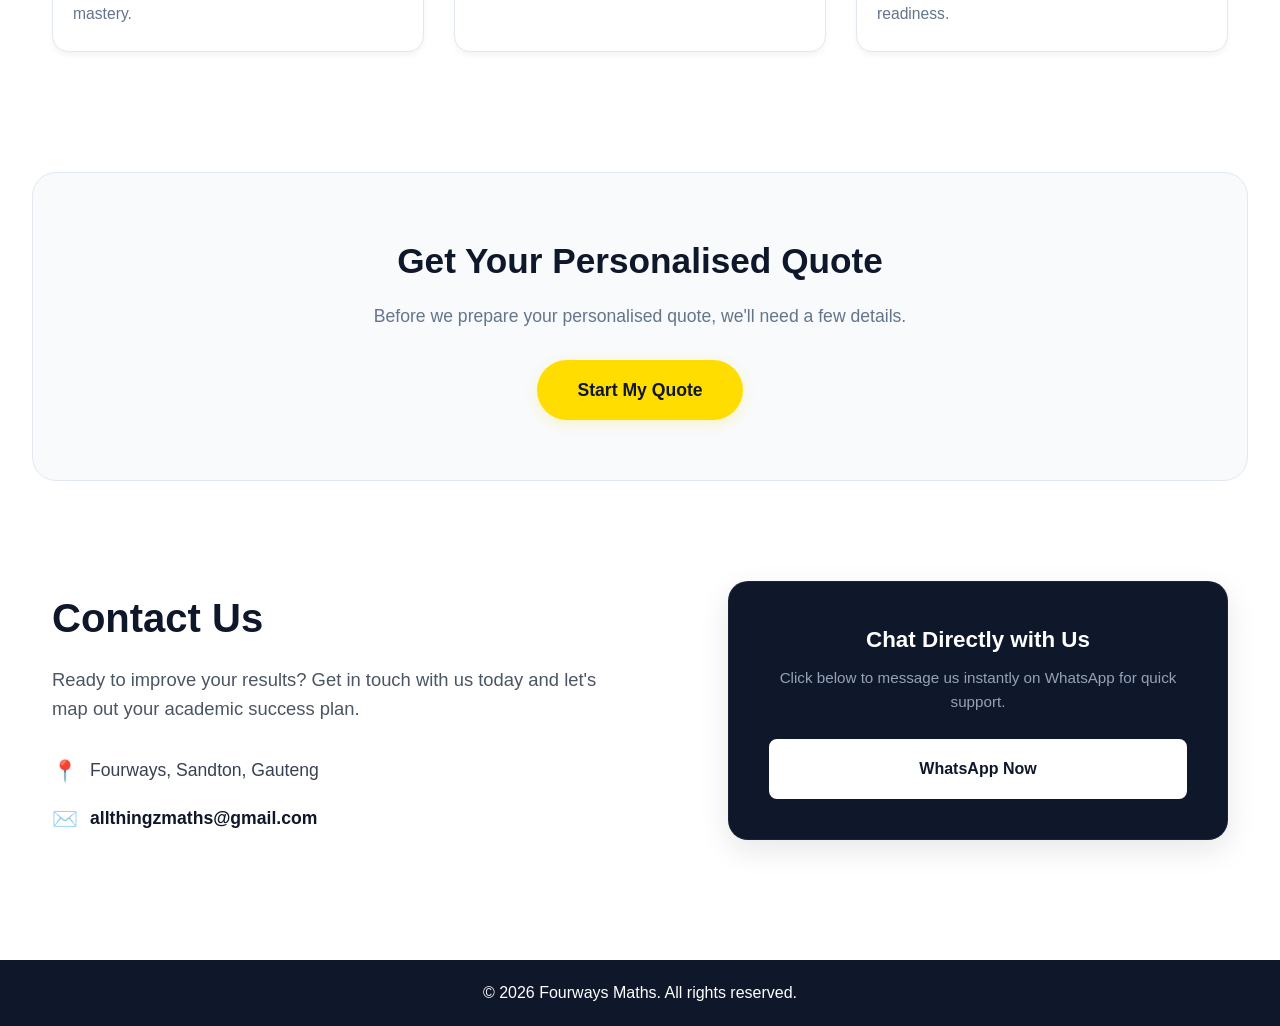
==== commit 955901fc: "Add SEO meta tags to index.html Added SEO meta tags for description and keywords." ====
--- a/index.html
+++ b/index.html
@@ -8,6 +8,10 @@
     <link rel="stylesheet" href="https://unpkg.com/aos@next/dist/aos.css" />
     <link rel="stylesheet" href="style.css">
     <link rel="icon" type="image/png" href="images/favicon.png">
+
+    <!-- SEO Meta Tags Go Right Here -->
+    <meta name="description" content="Specialised Mathematics and Mathematical Literacy tutoring for Grades 8–12. Supporting CAPS, IEB, and Cambridge curricula online and in Fourways.">
+    <meta name="keywords" content="Maths tutor Fourways, Mathematical Literacy tutor, Grade 12 Maths Sandton, online maths tutoring South Africa">
 </head>
 <body>
 
--- a/style.css
+++ b/style.css
@@ -17,9 +17,10 @@
 }
 
 /* --- NEW STACKED HEADER SYSTEM --- */
+/* --- CLEAN STACKED HEADER SYSTEM --- */
 .main-header {
     background: #ffffff;
-    padding: 5px 20px;
+    padding: 20px 20px 5px 20px; /* Restored breathing room at the top */
     display: flex;
     flex-direction: column;
     align-items: center;
@@ -27,17 +28,19 @@
 }
 
 .logo-container {
-    margin-bottom: 25px;
+    width: 100%;
+    background: #ffffff; /* Clean, minimal white background */
+    display: flex;
+    justify-content: center;
+    align-items: center;
+    padding: 20px 0; /* Balanced padding for the logo */
 }
 
 .site-logo {
-    max-height: 300px;
-    width: auto;
-    opacity: 0;
-    transform: translateY(25px);
-    animation: logoFade 1.2s ease forwards;
-}
-
+    max-width: 220px; /* Clean scale for the logo */
+    height: auto;
+    display: block;
+}
 /* The distinct colored block holding your links & button */
 .nav-bar-block {
     display: flex;
@@ -99,7 +102,7 @@
     align-items: center;
 }
 
-/* --- LEFT COLUMN ALIGNMENT --- */
+/* --- RIGHT COLUMN ALIGNMENT <<<--- */
 .hero-image-content {
     width: 100%;
     display: flex;
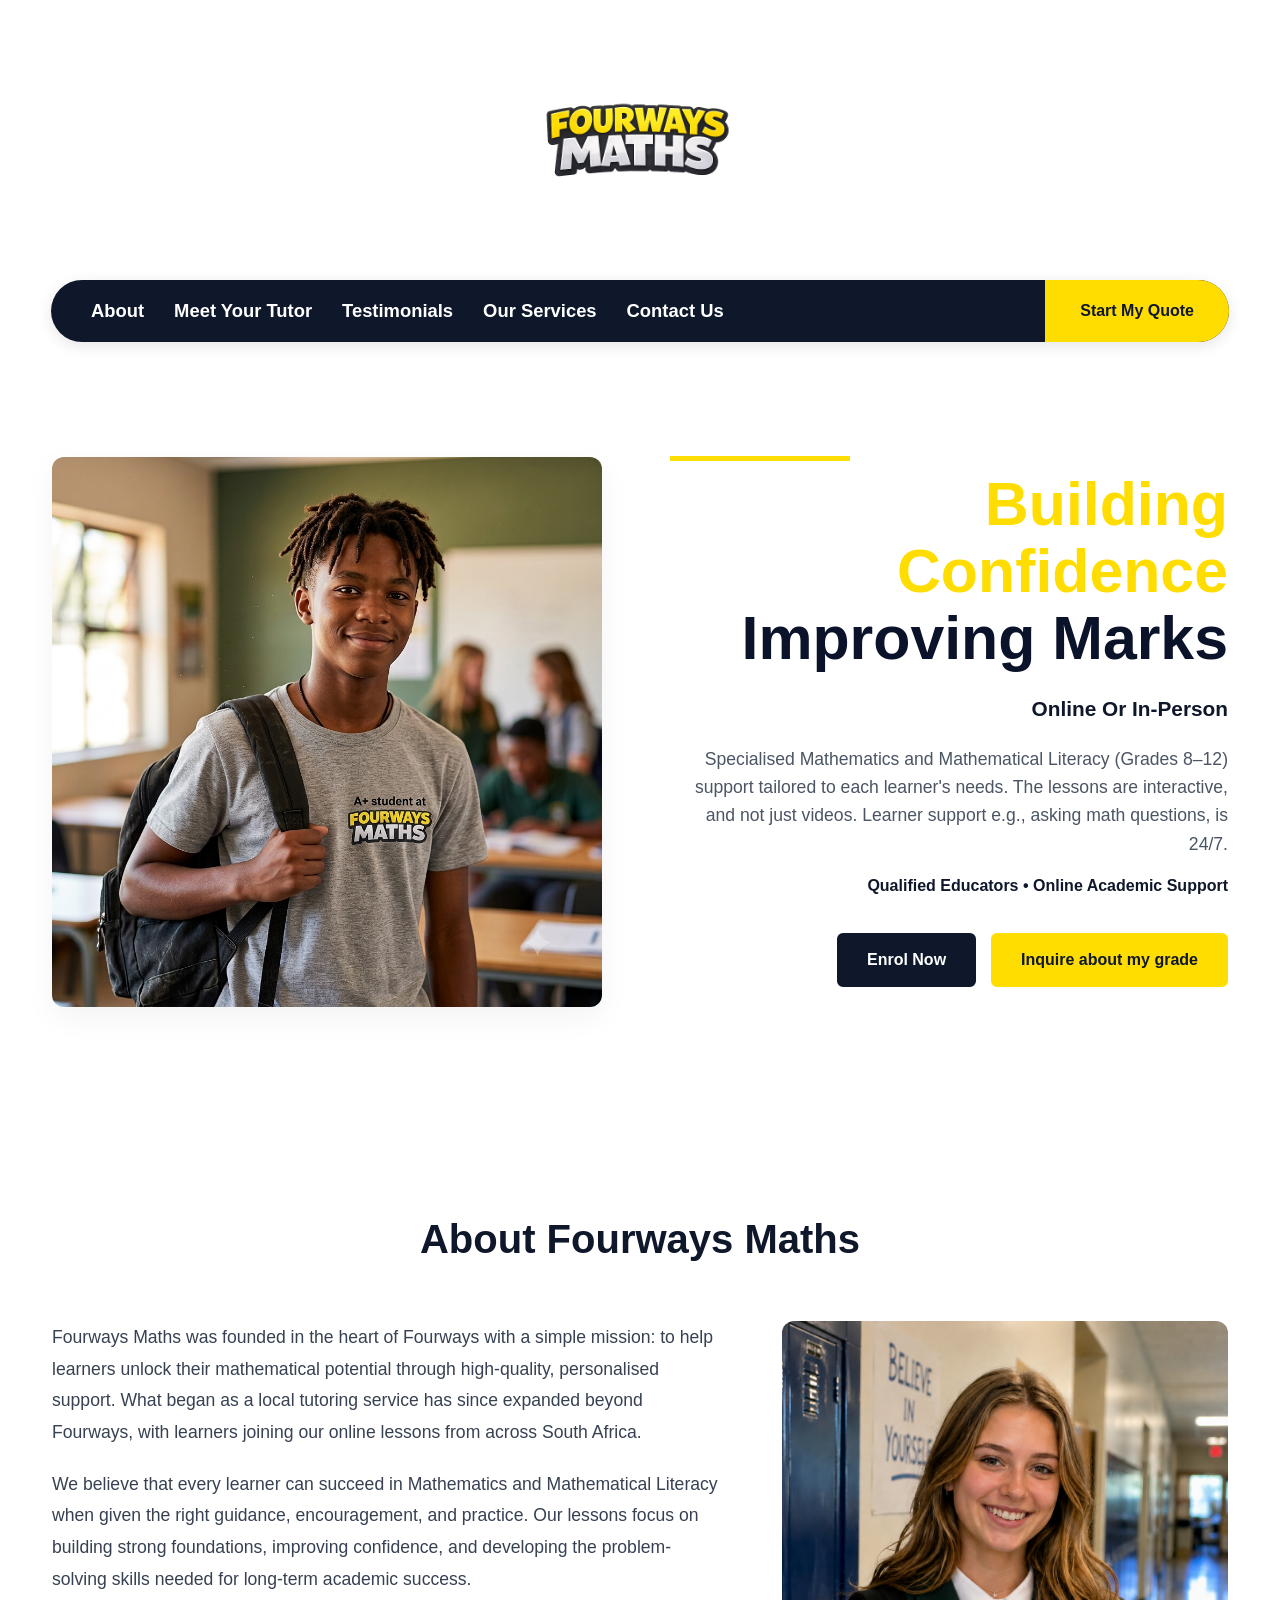
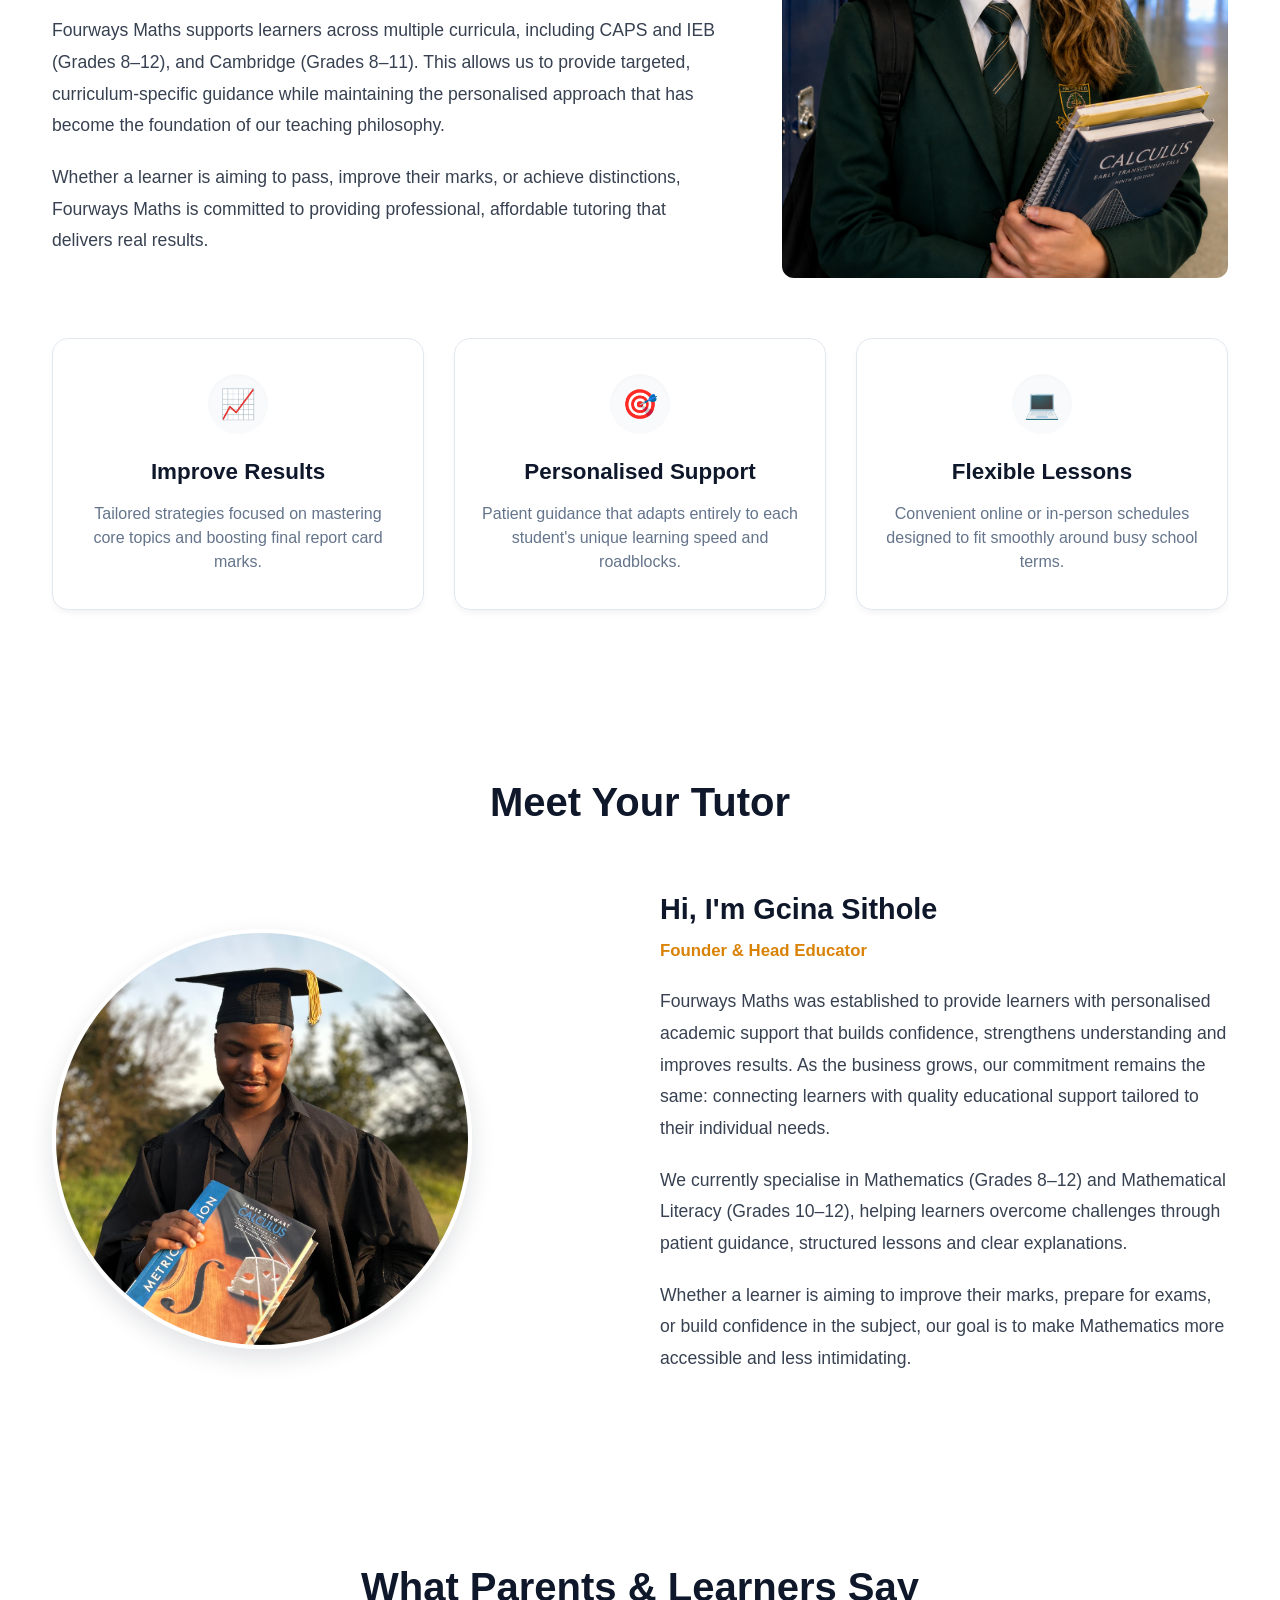
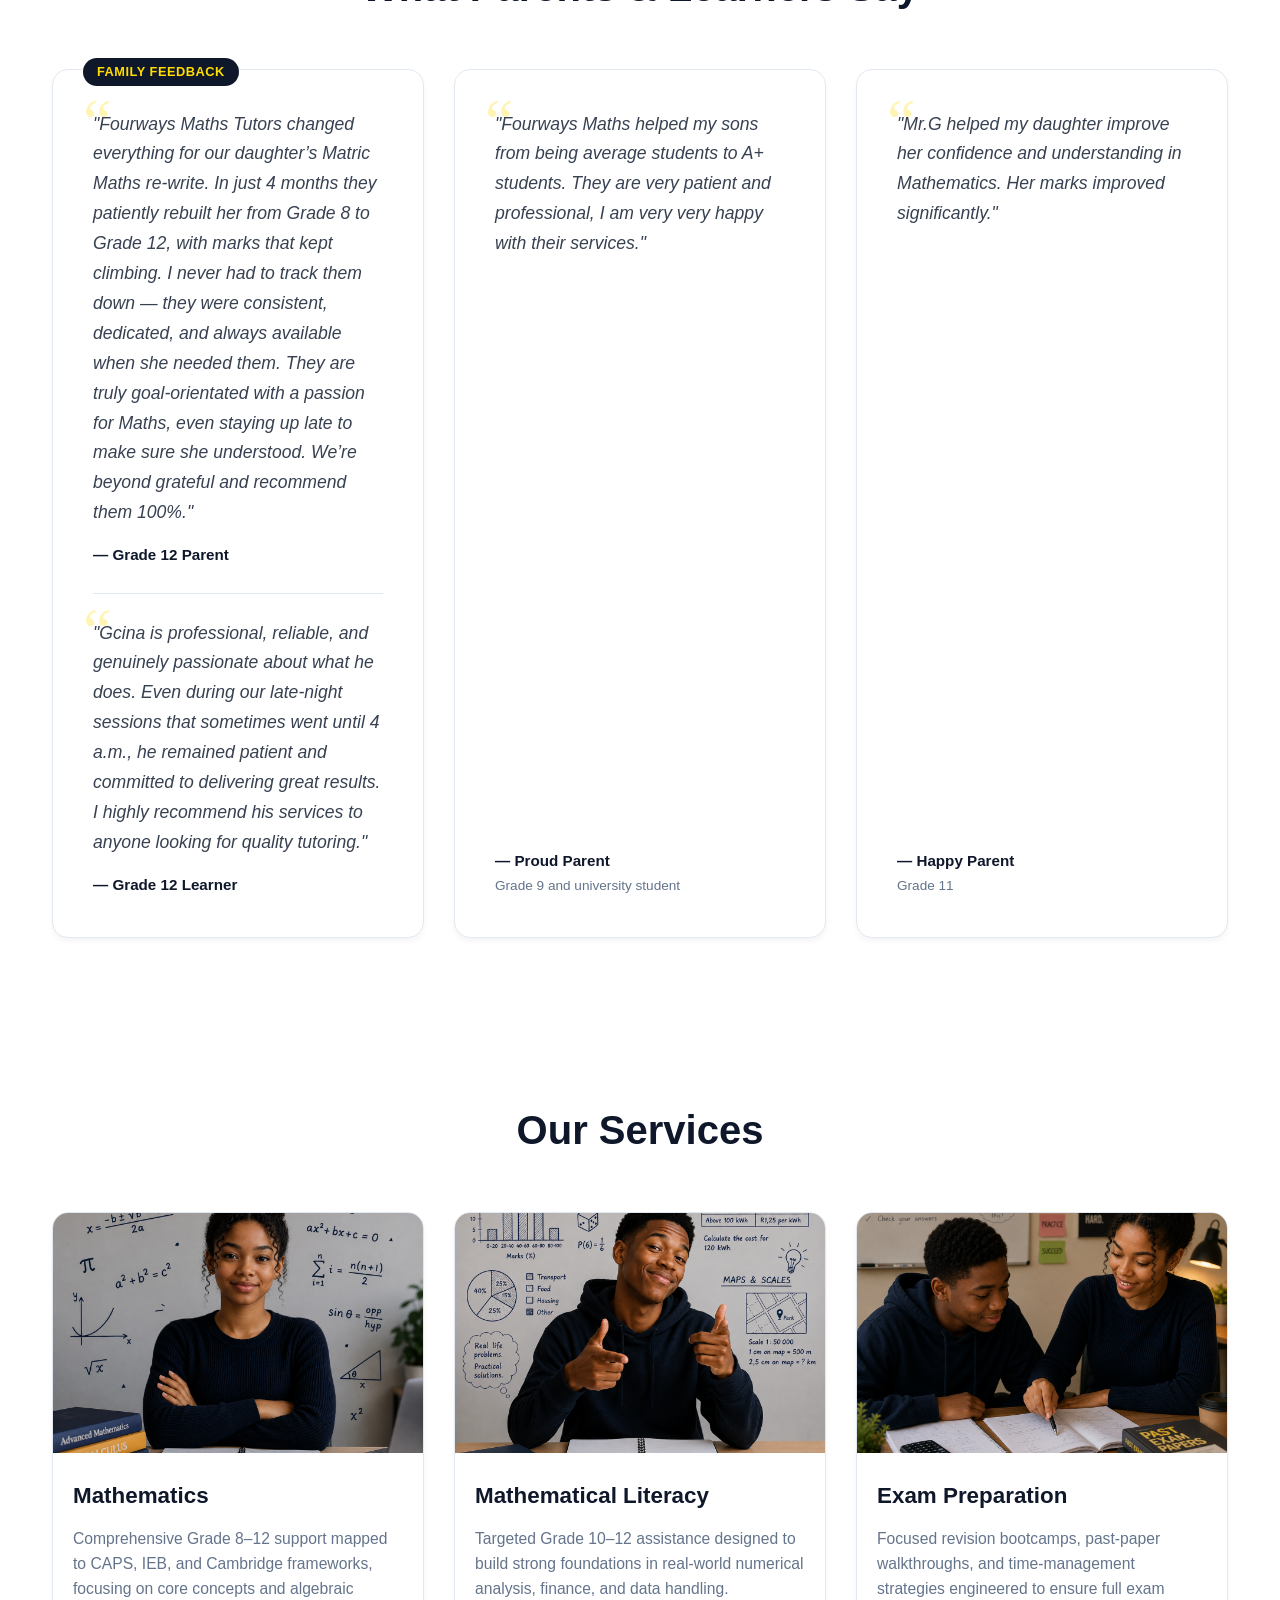
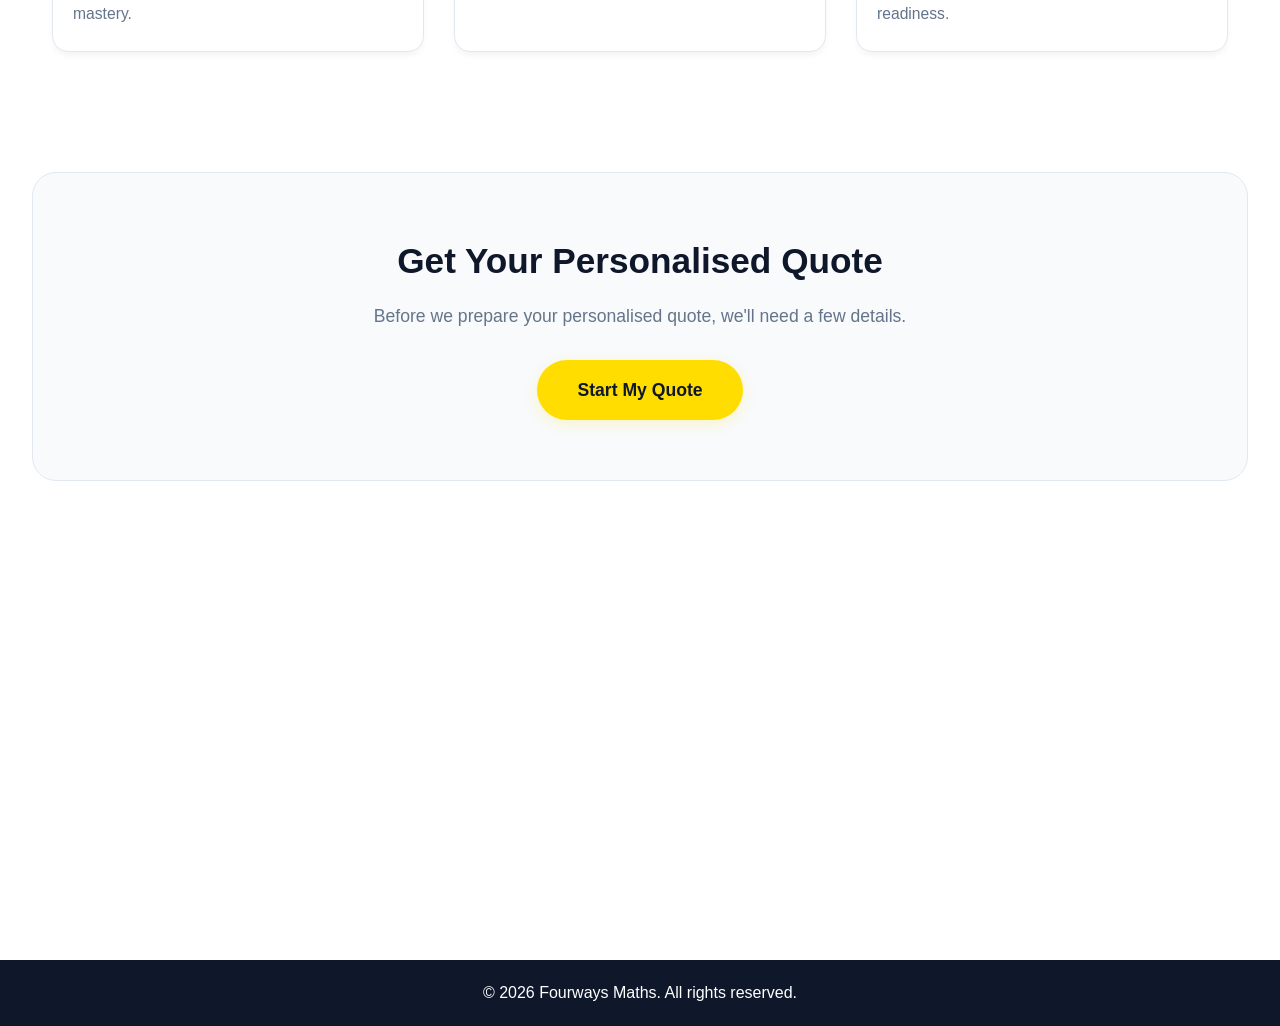
==== commit d7b05151: "Update contact email in index.html" ====
--- a/index.html
+++ b/index.html
@@ -230,7 +230,7 @@
                 </div>
                 <div class="contact-detail-item">
                     <span class="detail-icon">✉️</span>
-                    <a href="mailto:allthingzmaths@gmail.com" class="detail-link">allthingzmaths@gmail.com</a>
+                    <a href="mailto:info@fourwaysmaths.co.za" class="detail-link">info@fourwaysmaths.co.za</a>
                 </div>
             </div>
         </div>
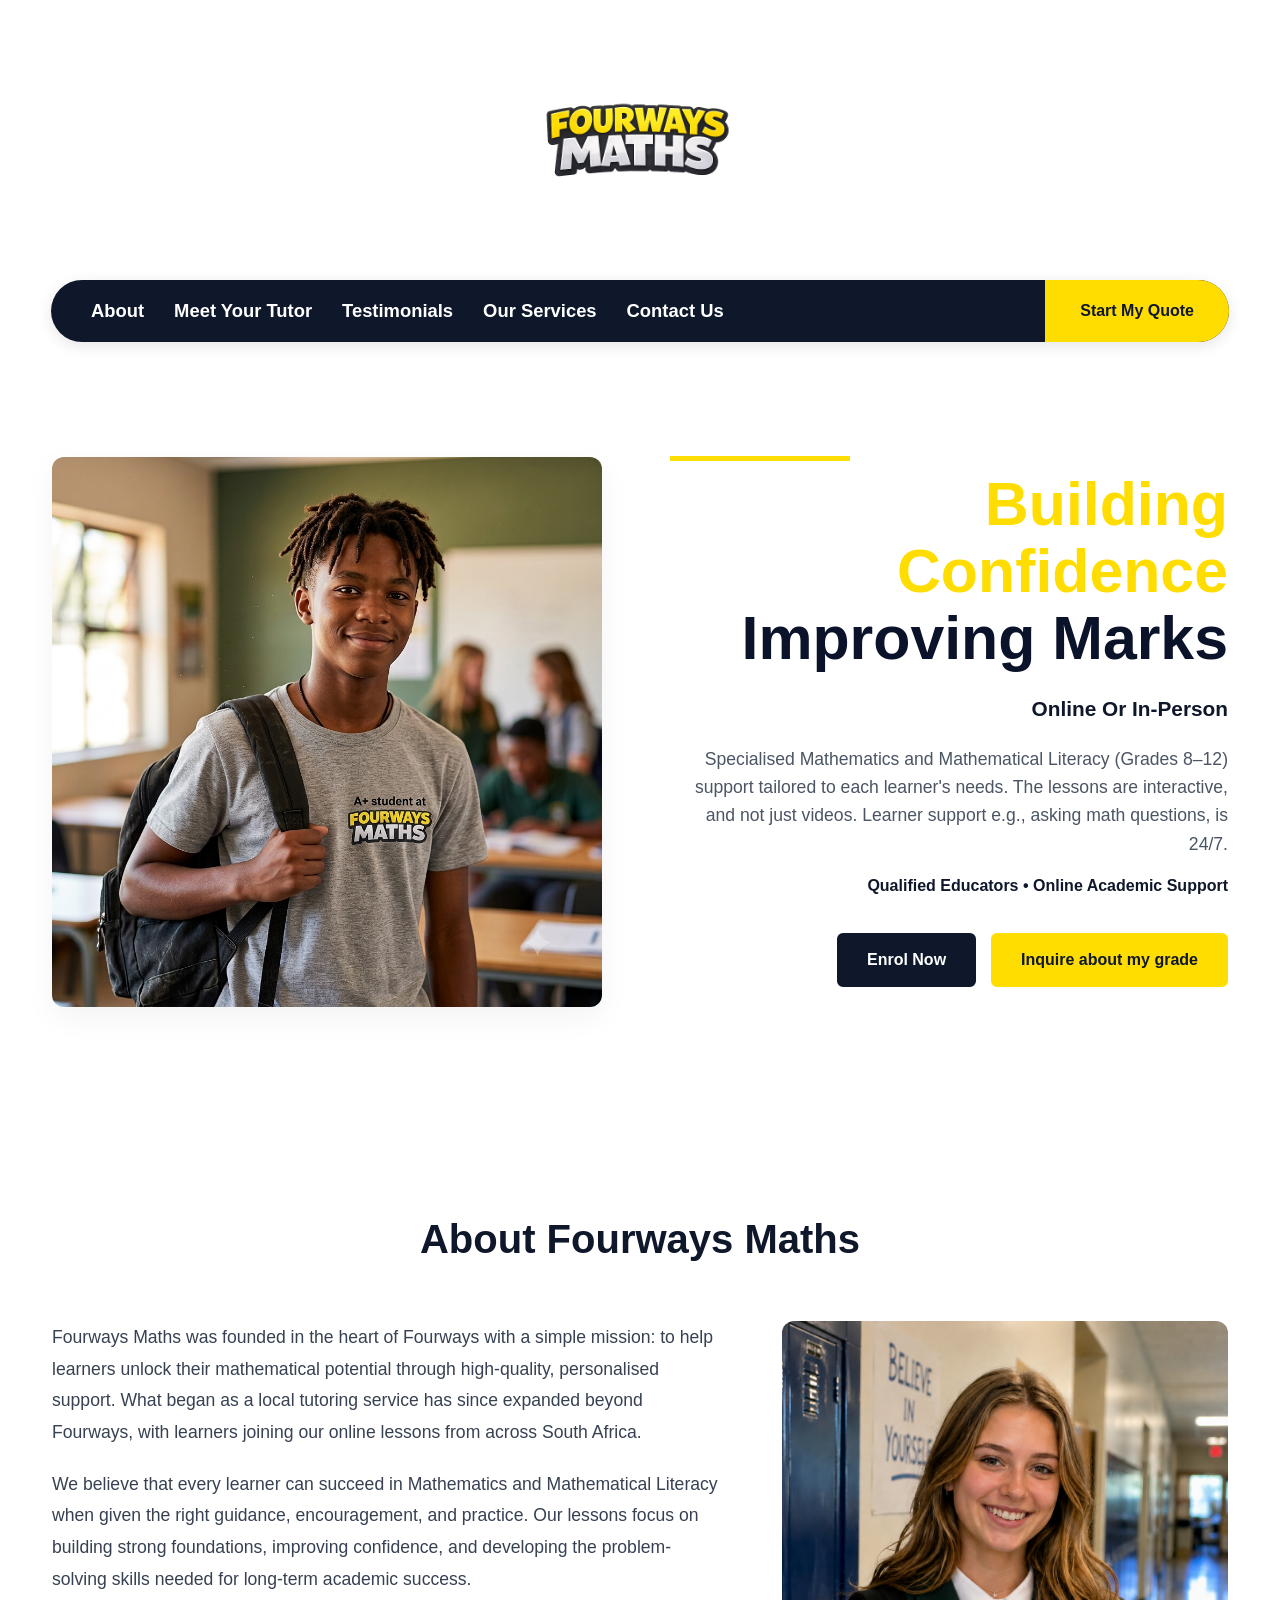
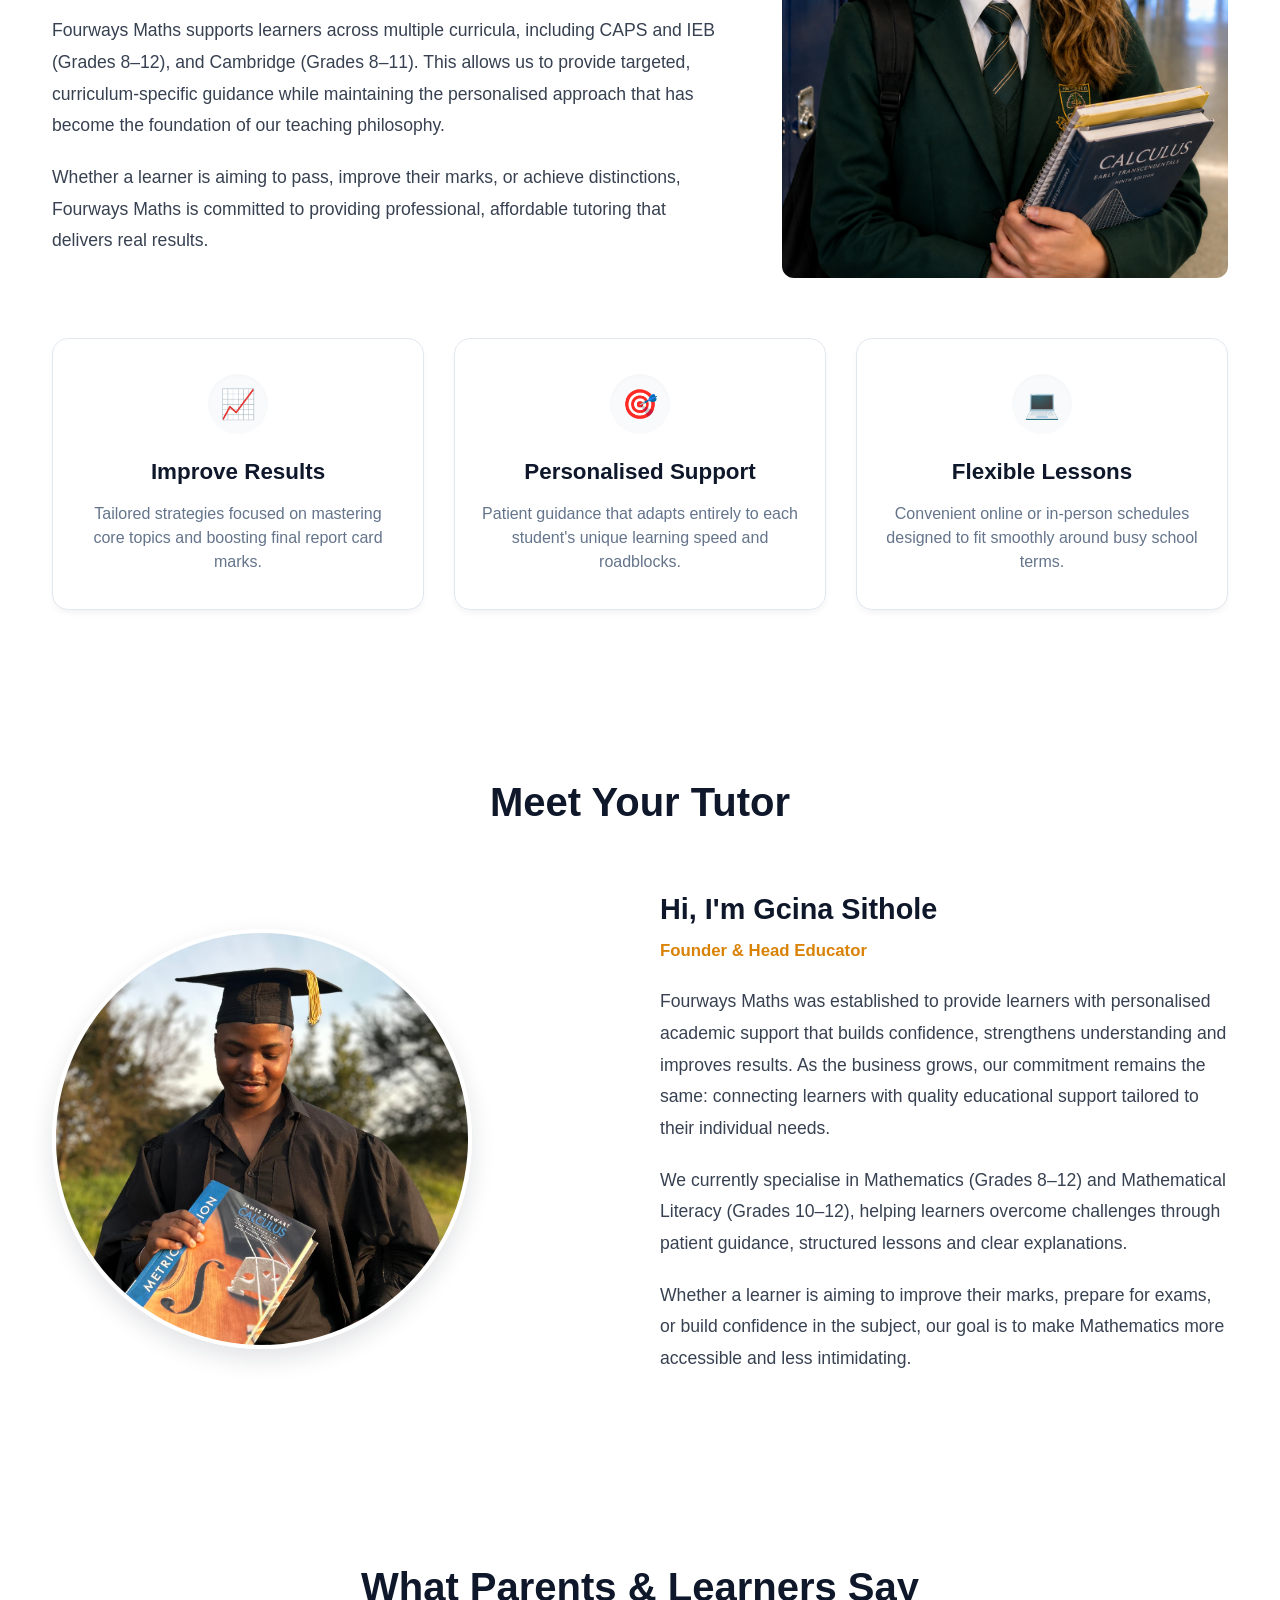
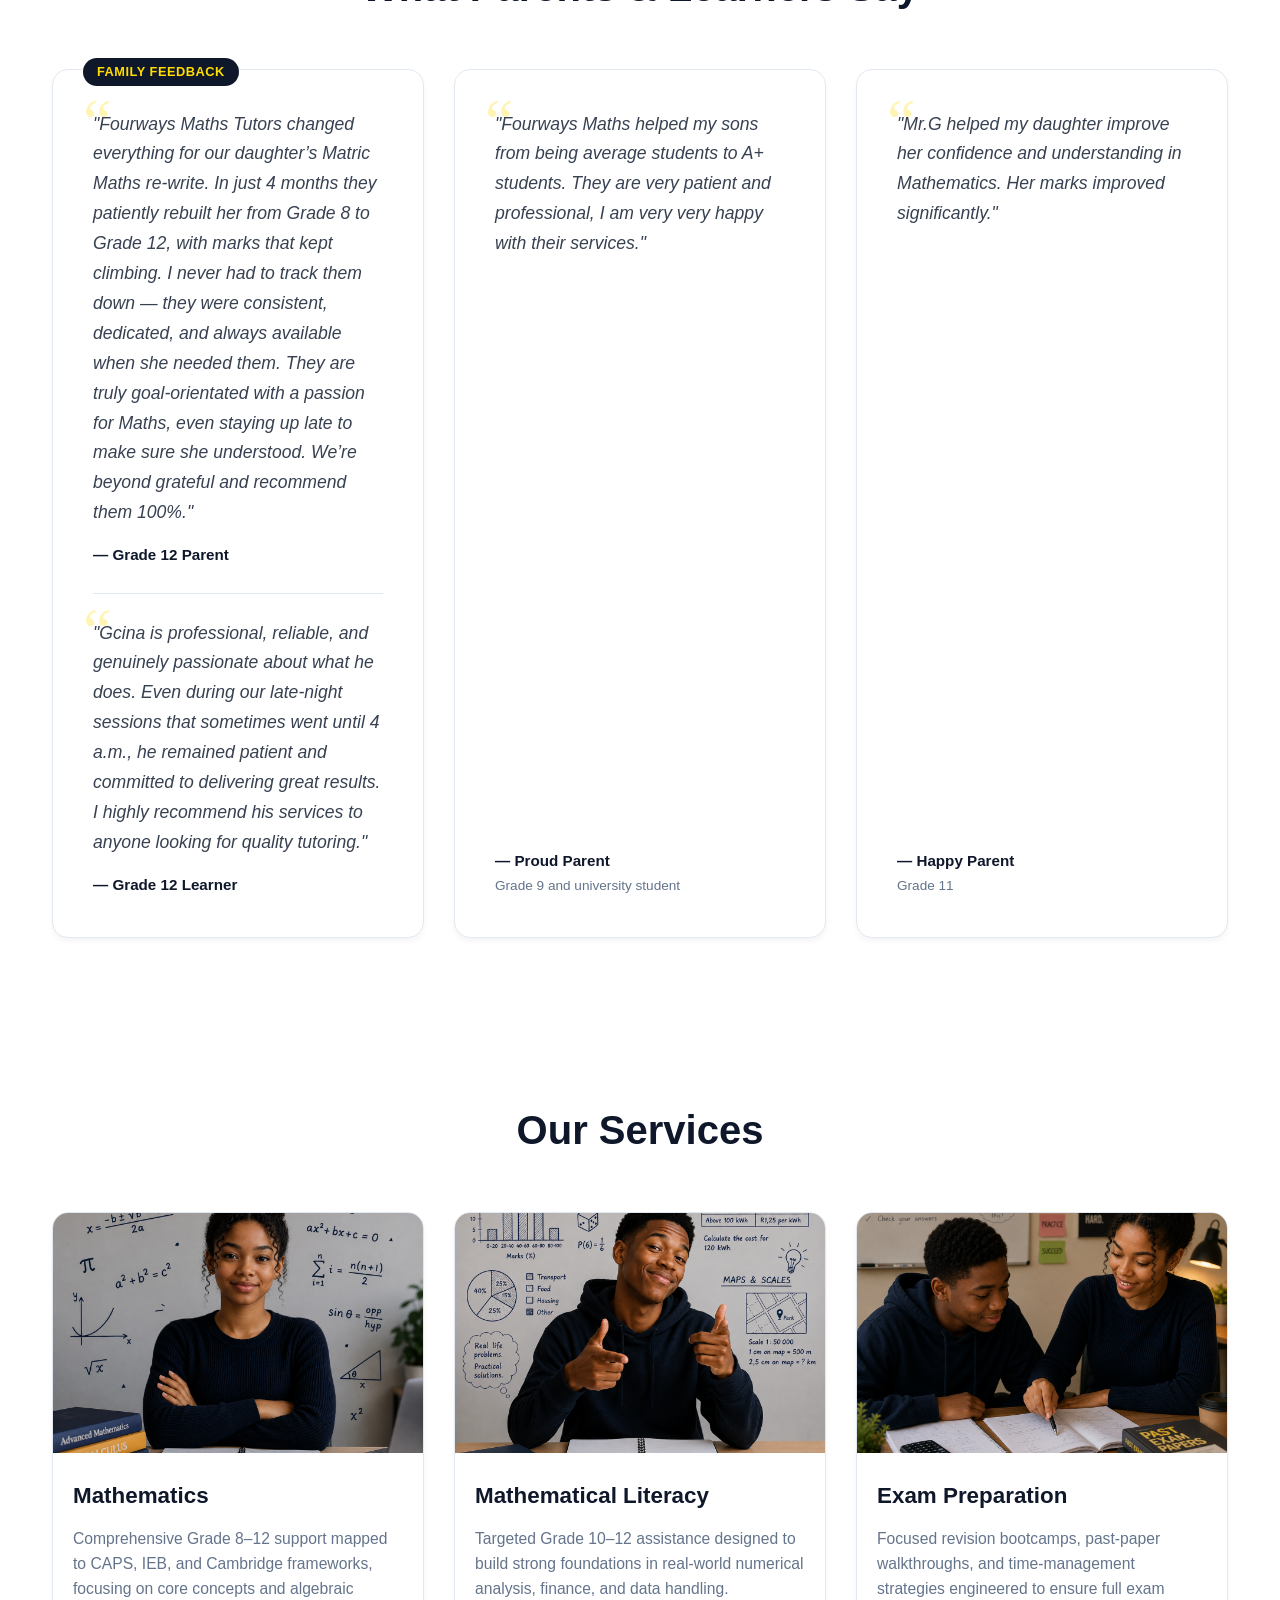
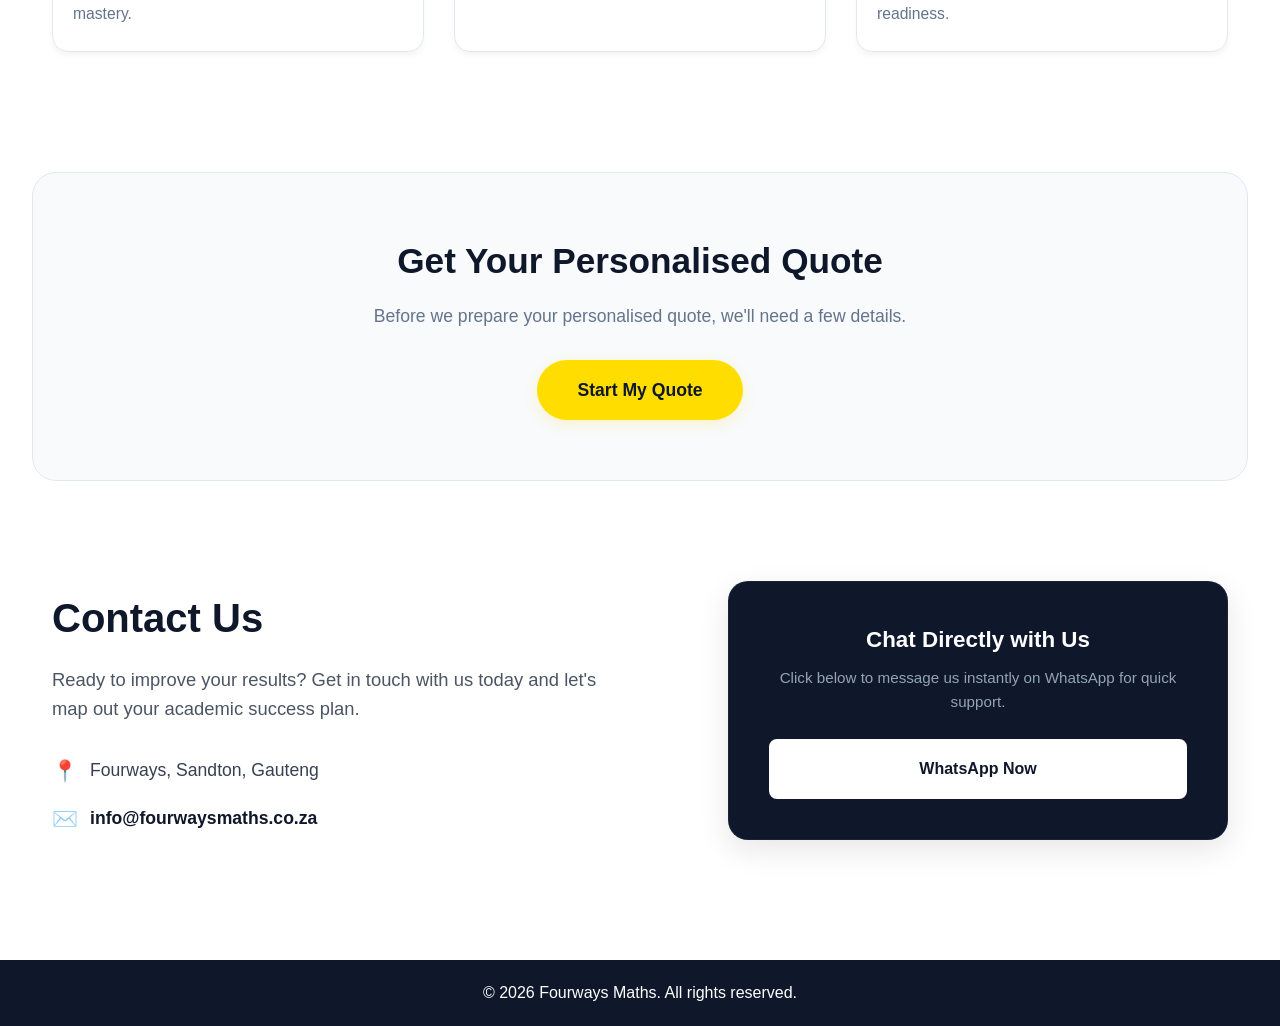
==== commit 02aeebba: "Add HubSpot embed code to index.html" ====
--- a/index.html
+++ b/index.html
@@ -260,5 +260,9 @@
     });
 </script>
     
+<!-- Start of HubSpot Embed Code -->
+  <script type="text/javascript" id="hs-script-loader" async defer src="//js-eu1.hs-scripts.com/148890223.js"></script>
+<!-- End of HubSpot Embed Code -->
+    
 </body>
 </html>
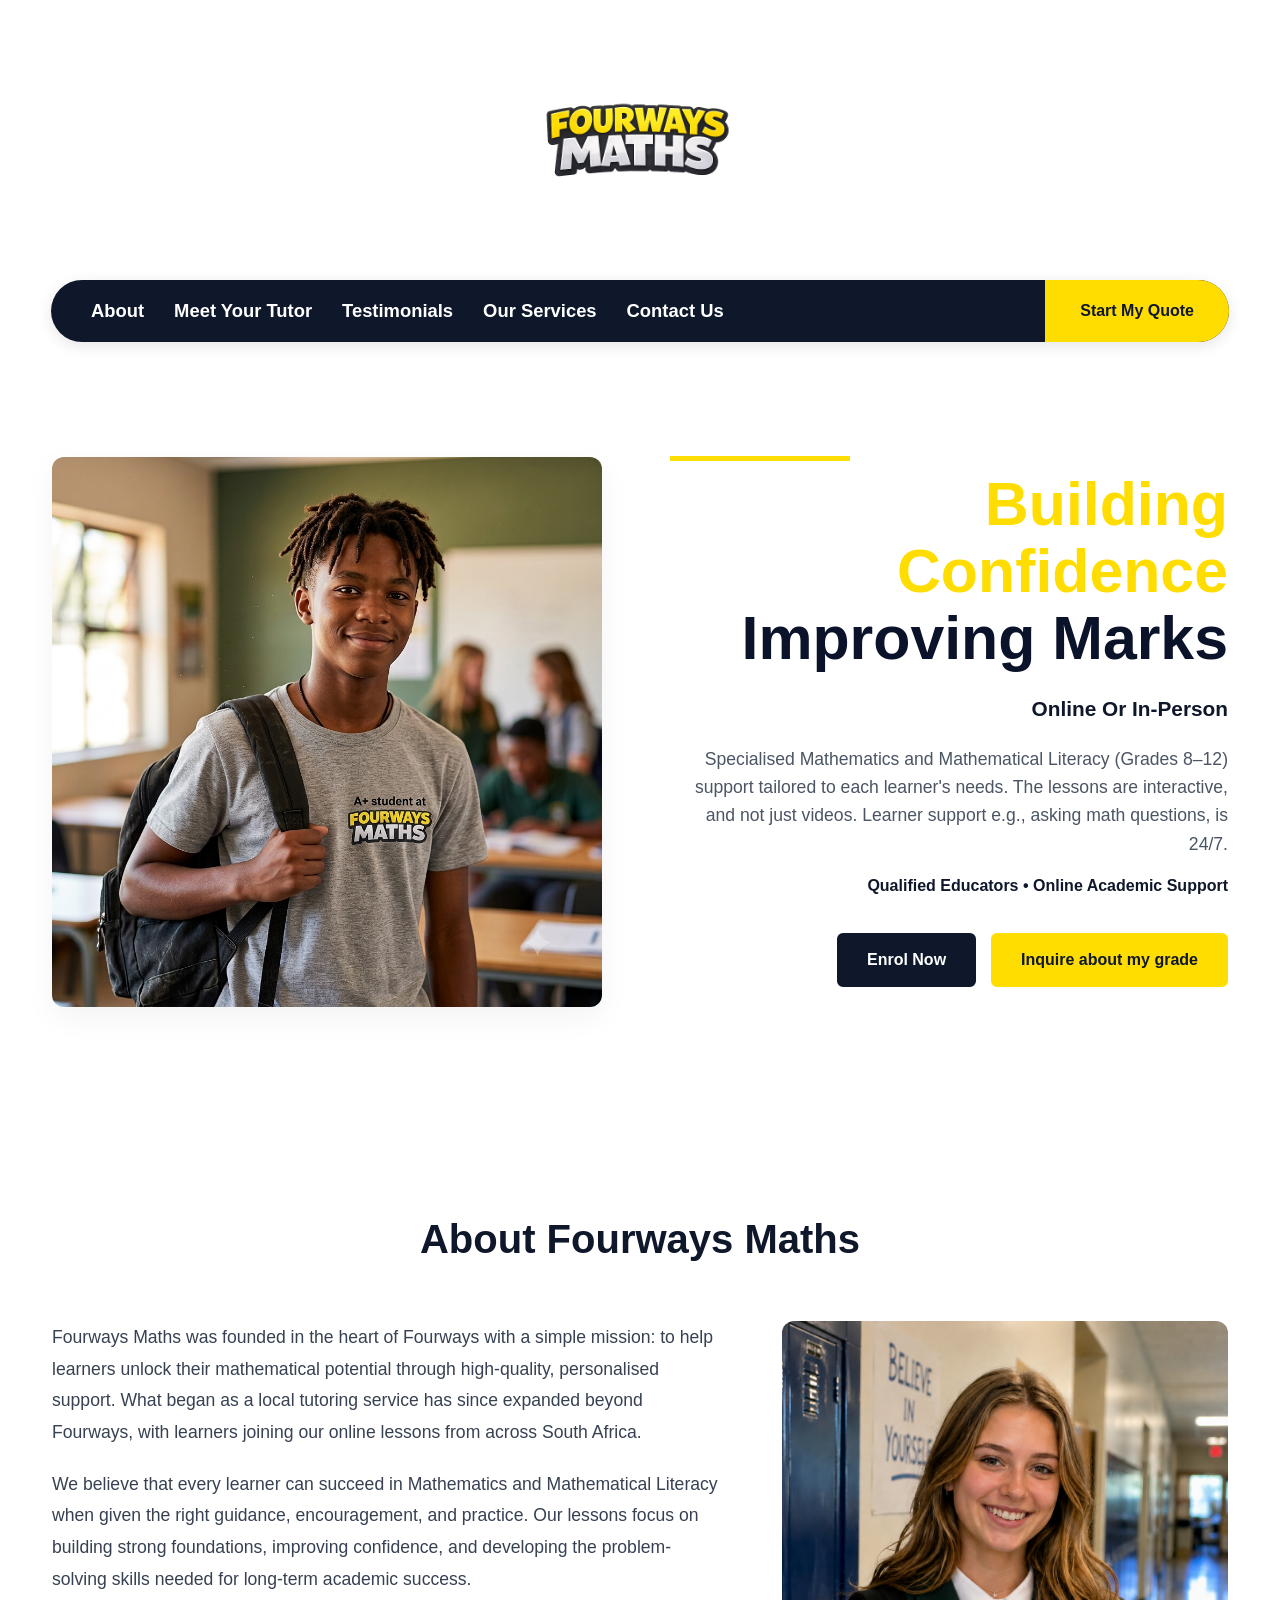
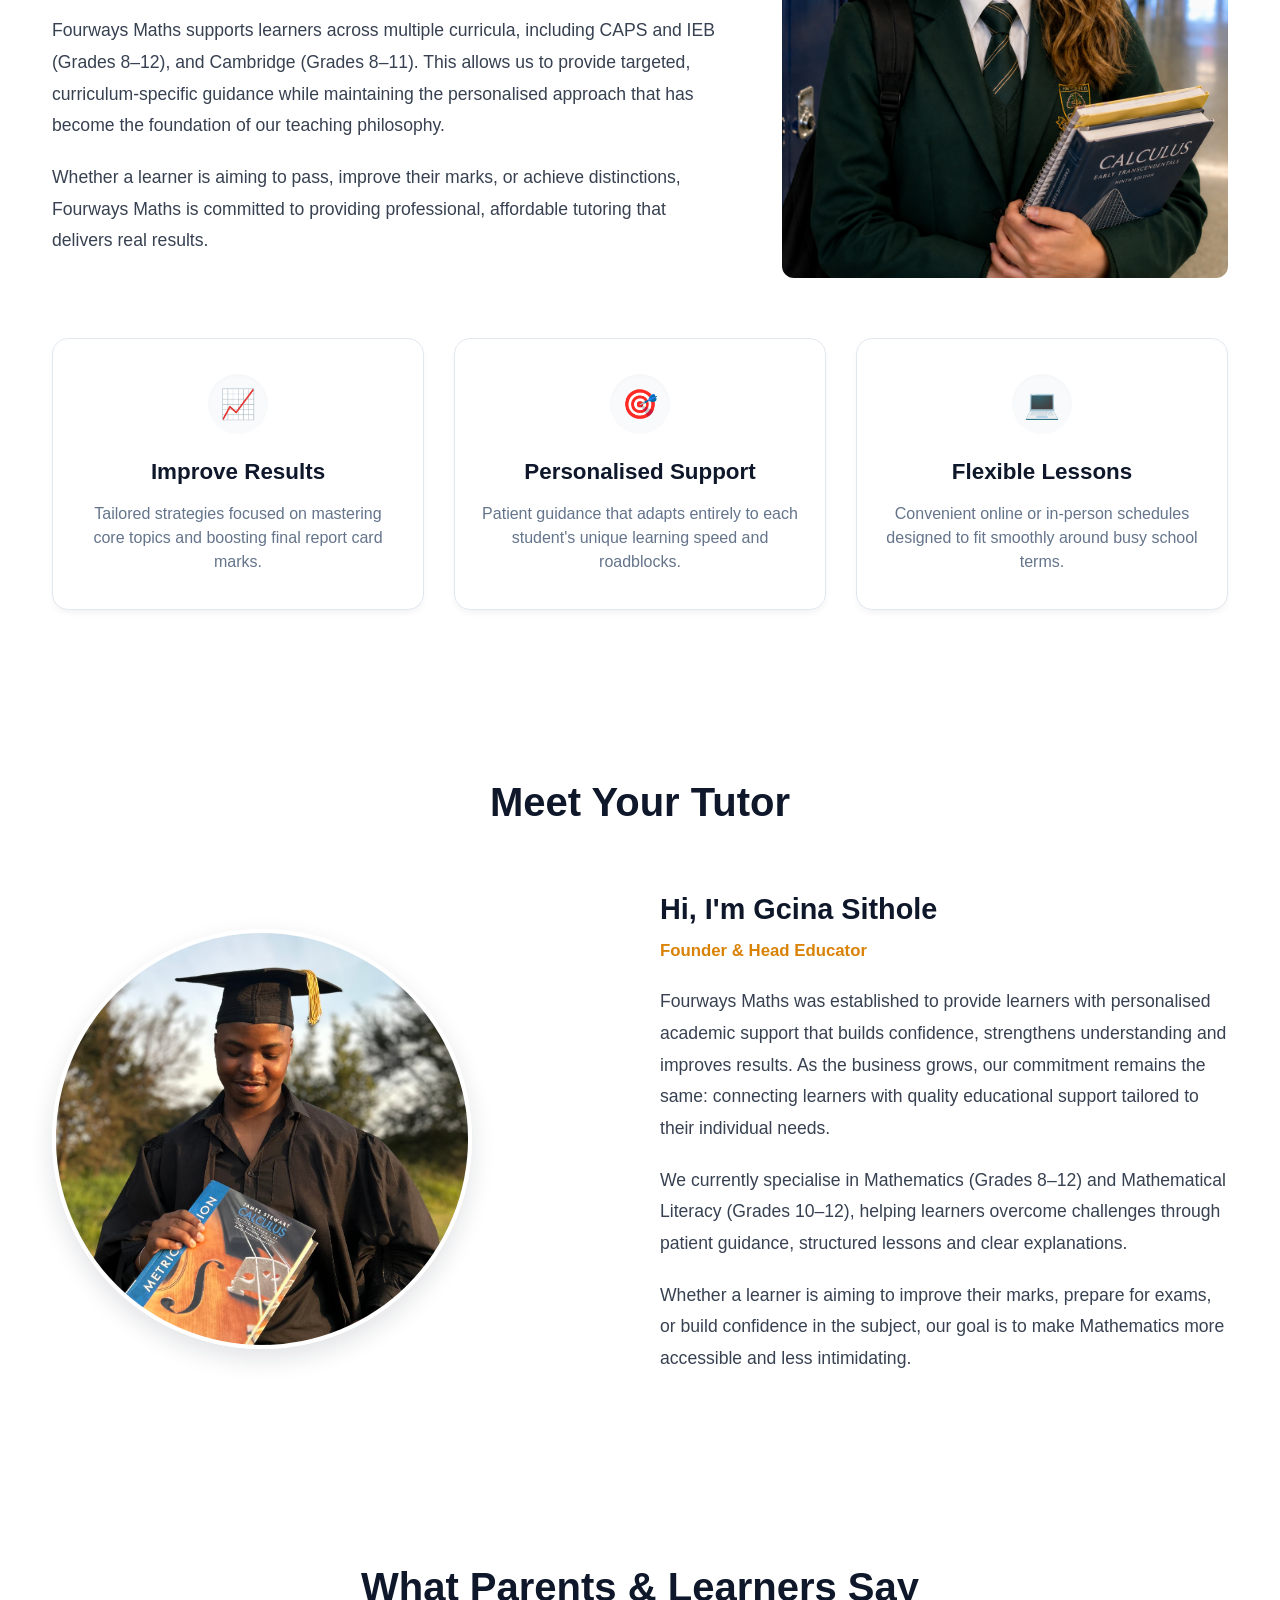
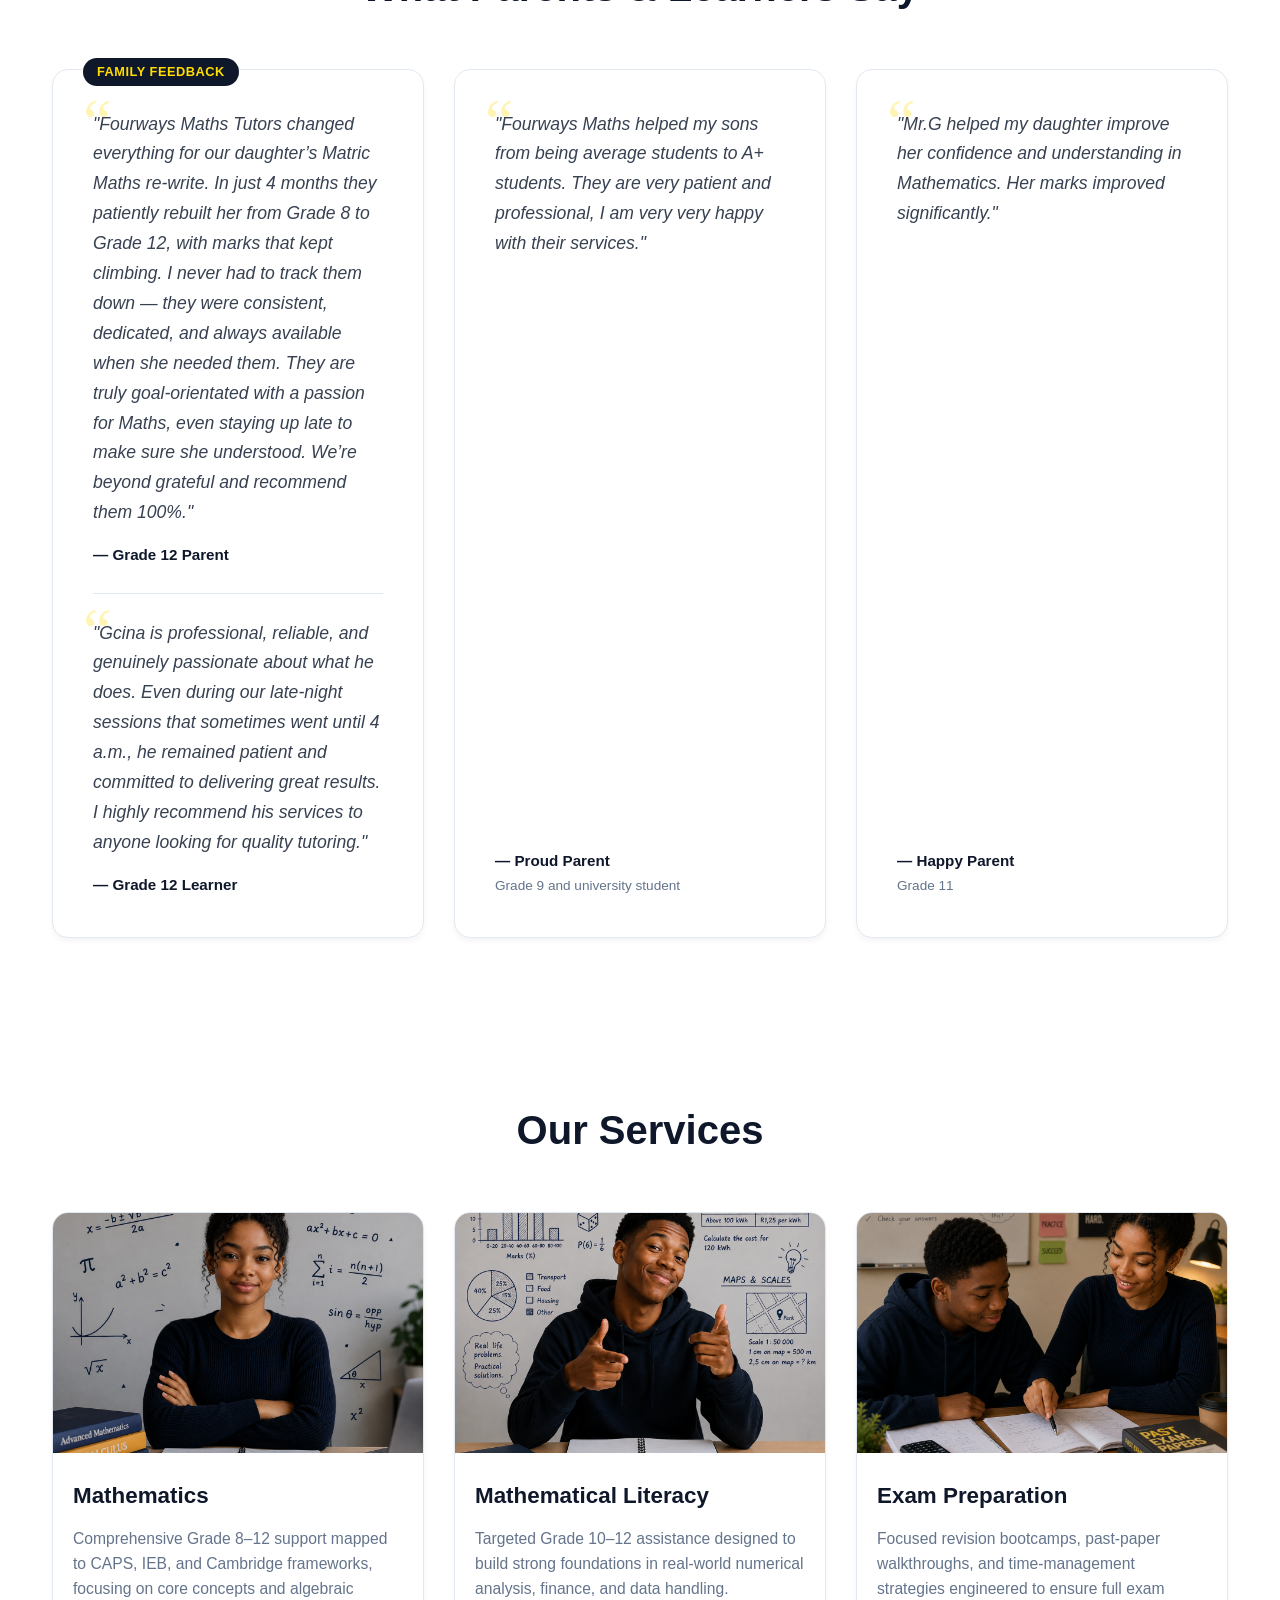
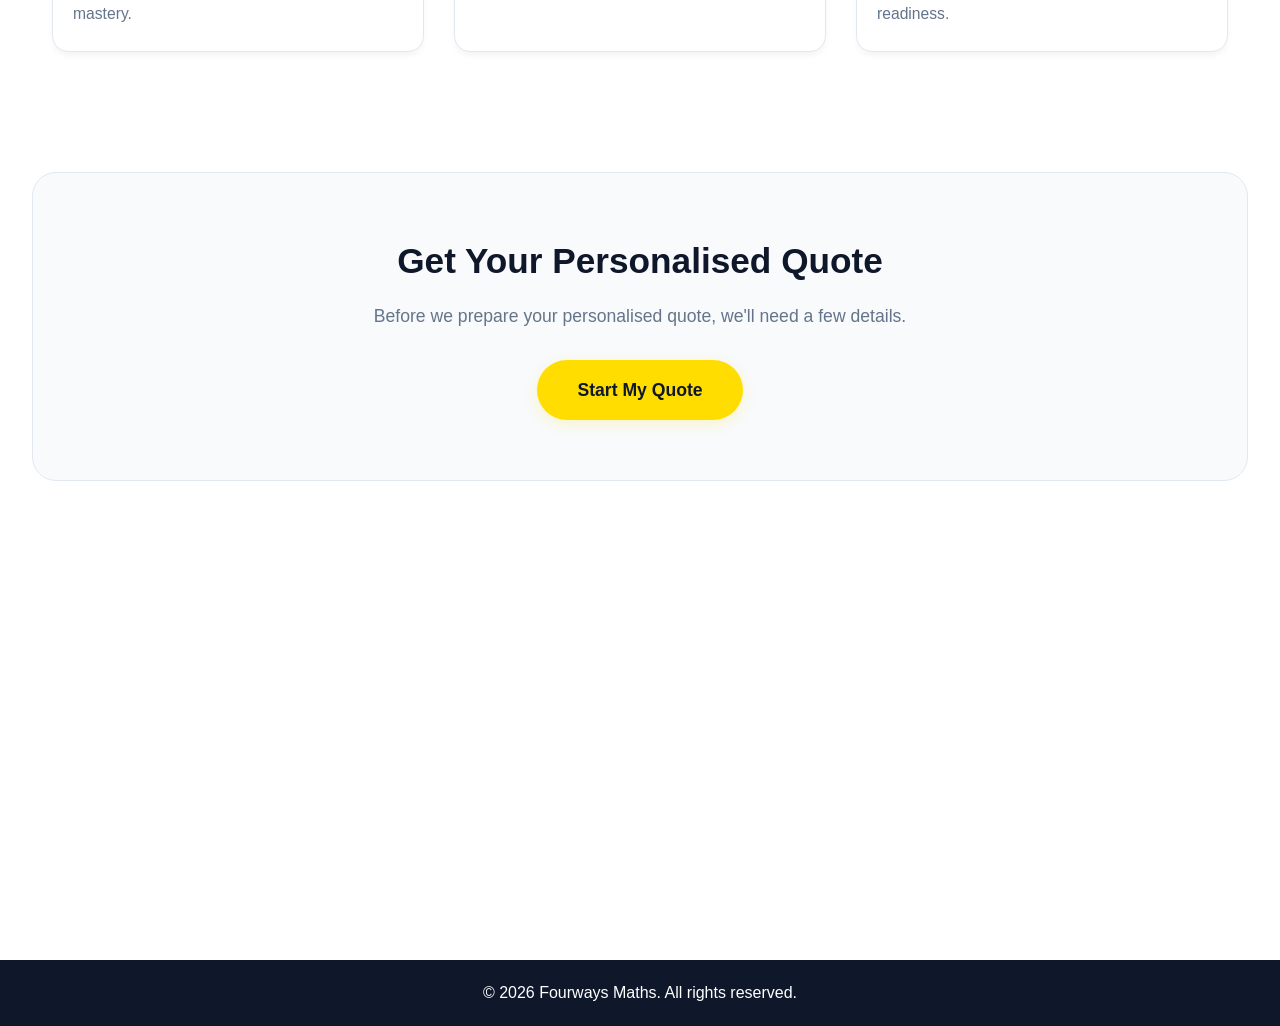
==== commit bd1780d3: "Add Google site verification meta tag Added Google site verification meta tag for SEO." ====
--- a/index.html
+++ b/index.html
@@ -3,6 +3,7 @@
 <head>
     <meta charset="UTF-8">
     <meta name="viewport" content="width=device-width, initial-scale=1.0">
+    <meta name="google-site-verification" content="9FCleun8mChGSfzWGDGm41uK_fj_tWjPPmdpFBQtVdE" />
     <title>Fourways Maths</title>
     <!-- Animate On Scroll Library Stylesheet -->
     <link rel="stylesheet" href="https://unpkg.com/aos@next/dist/aos.css" />
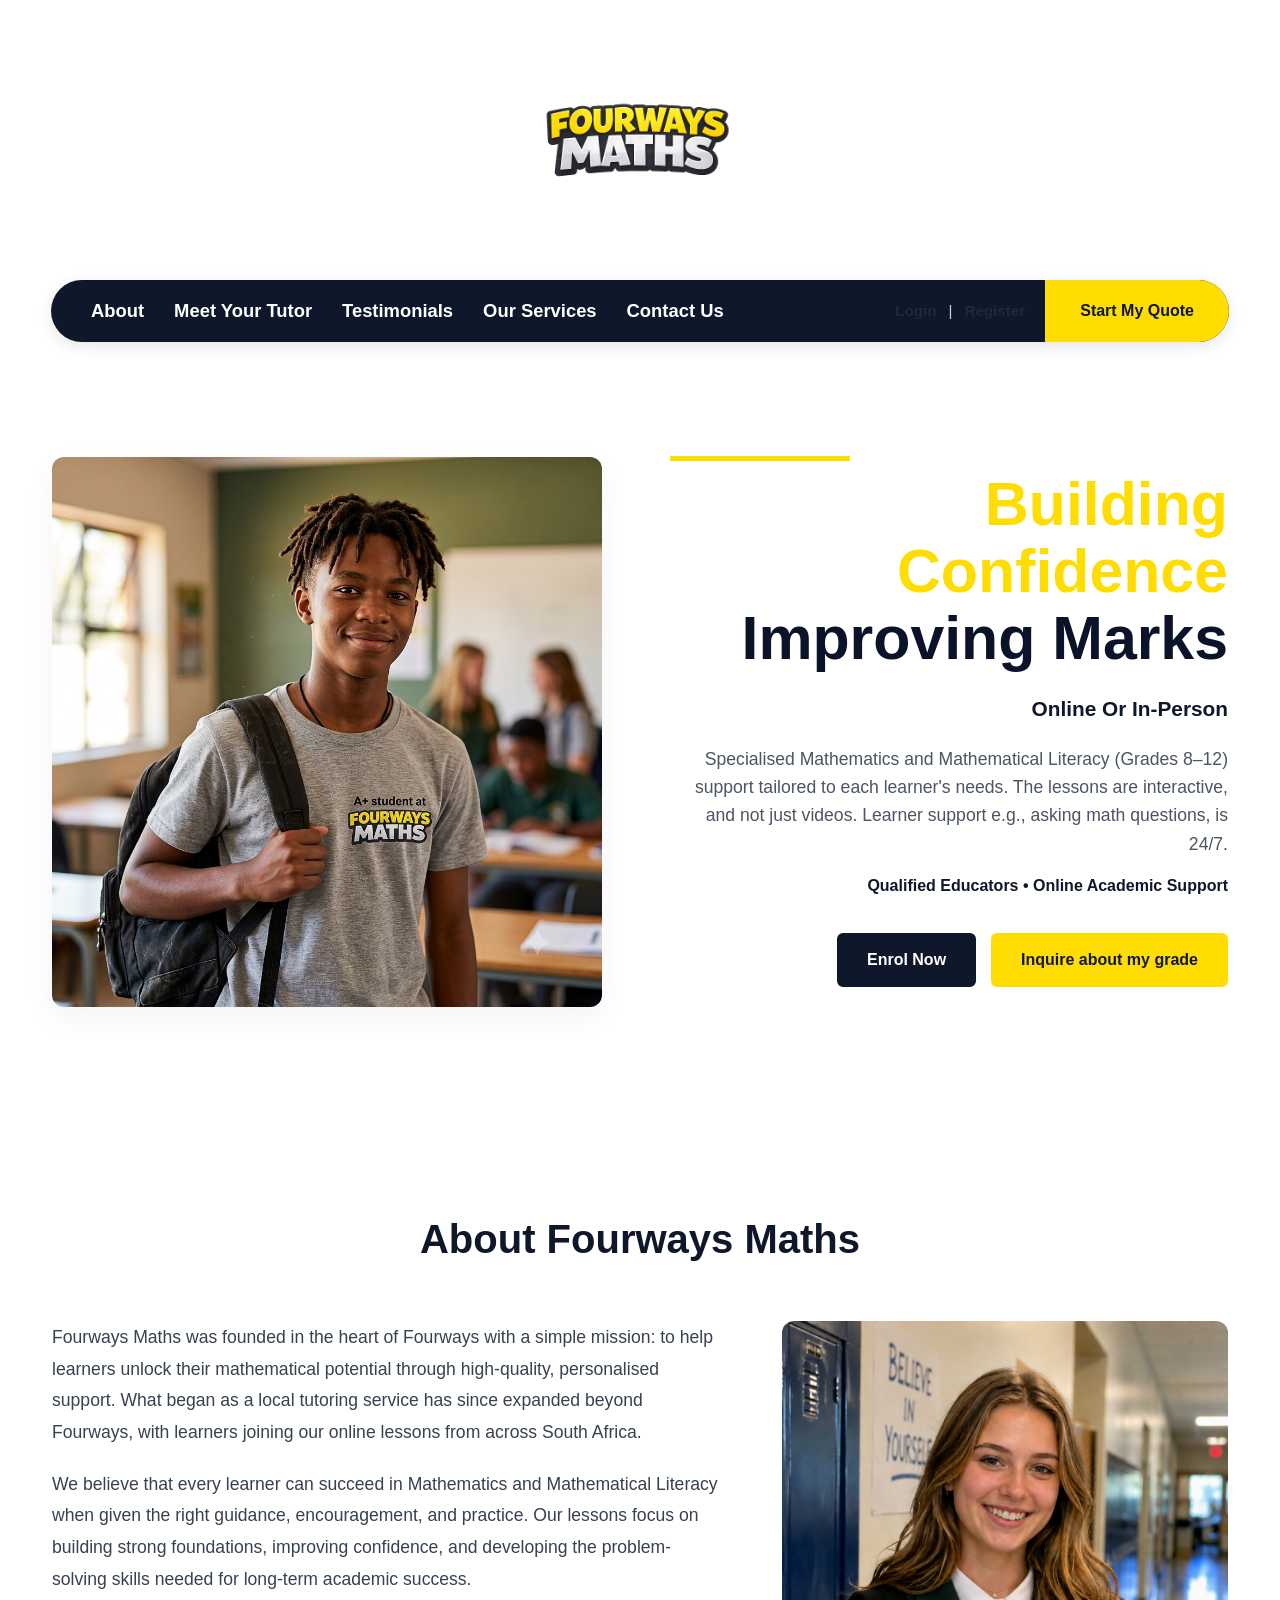
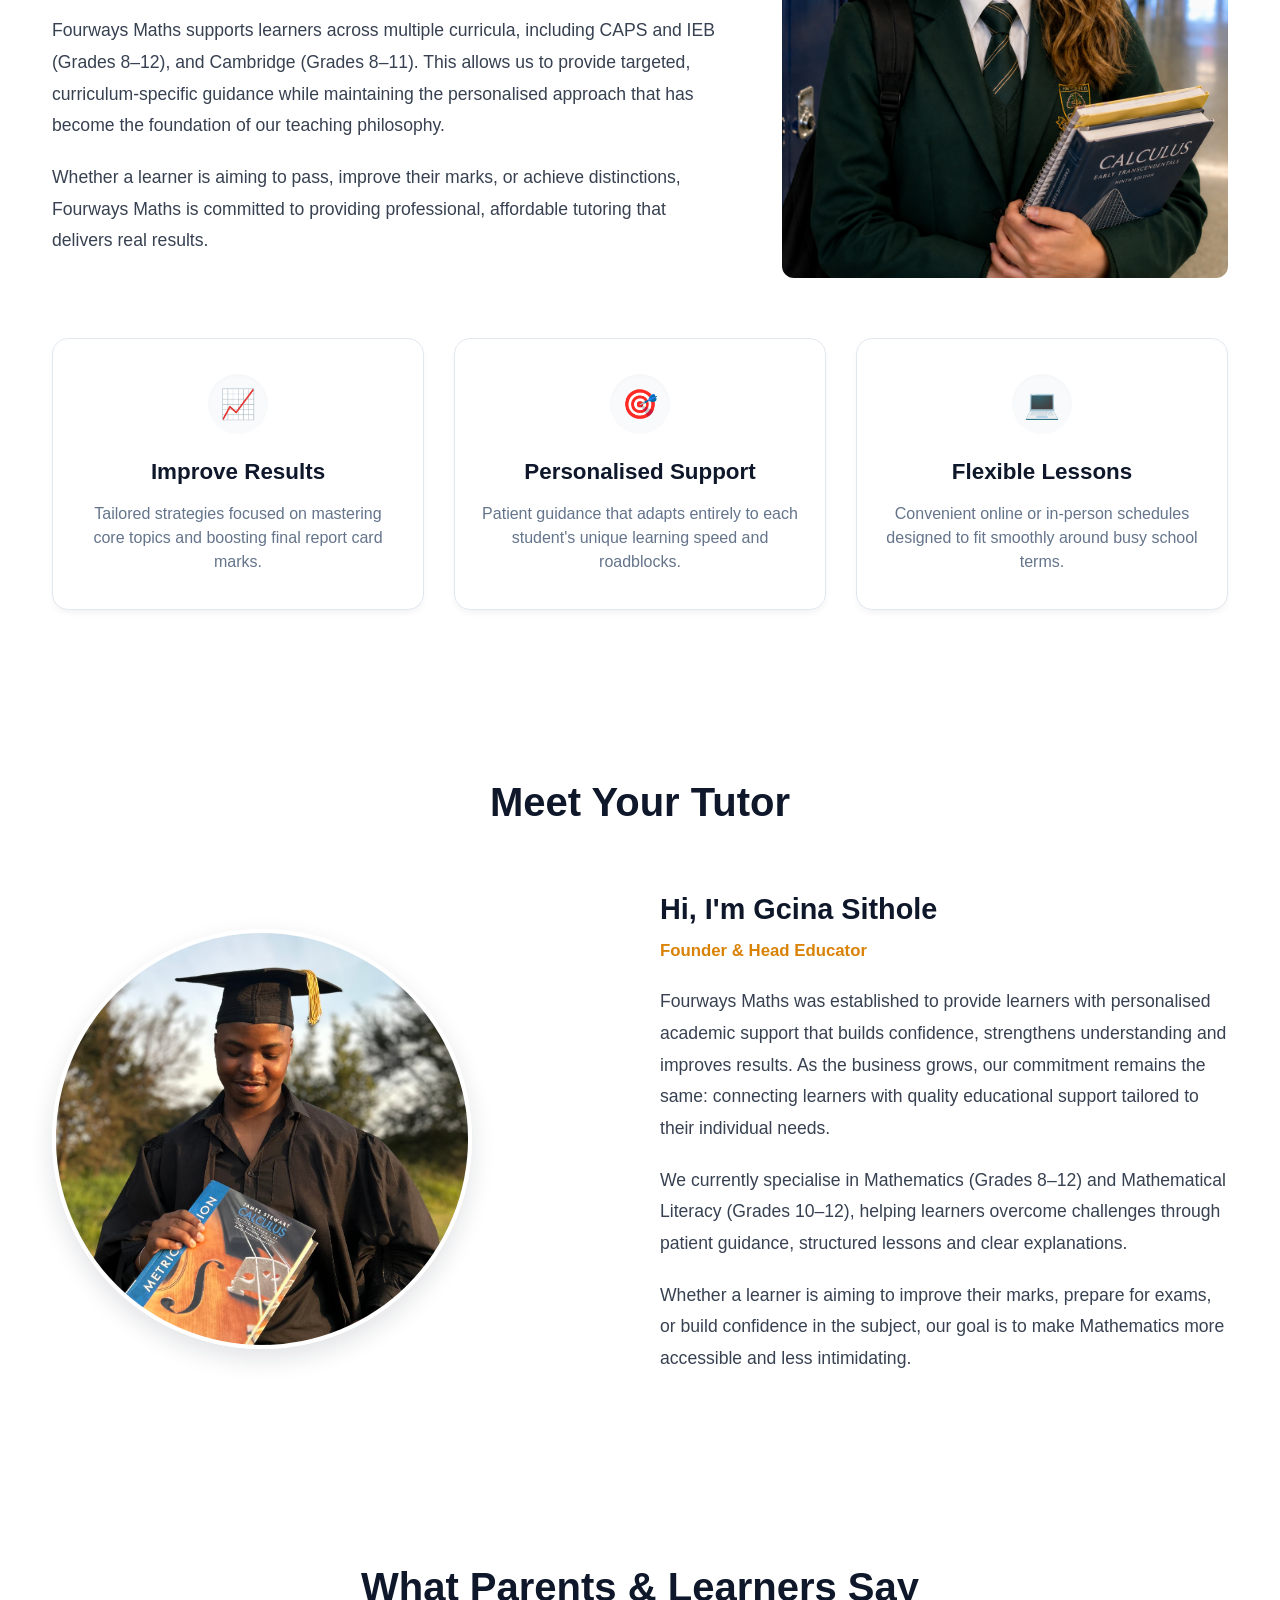
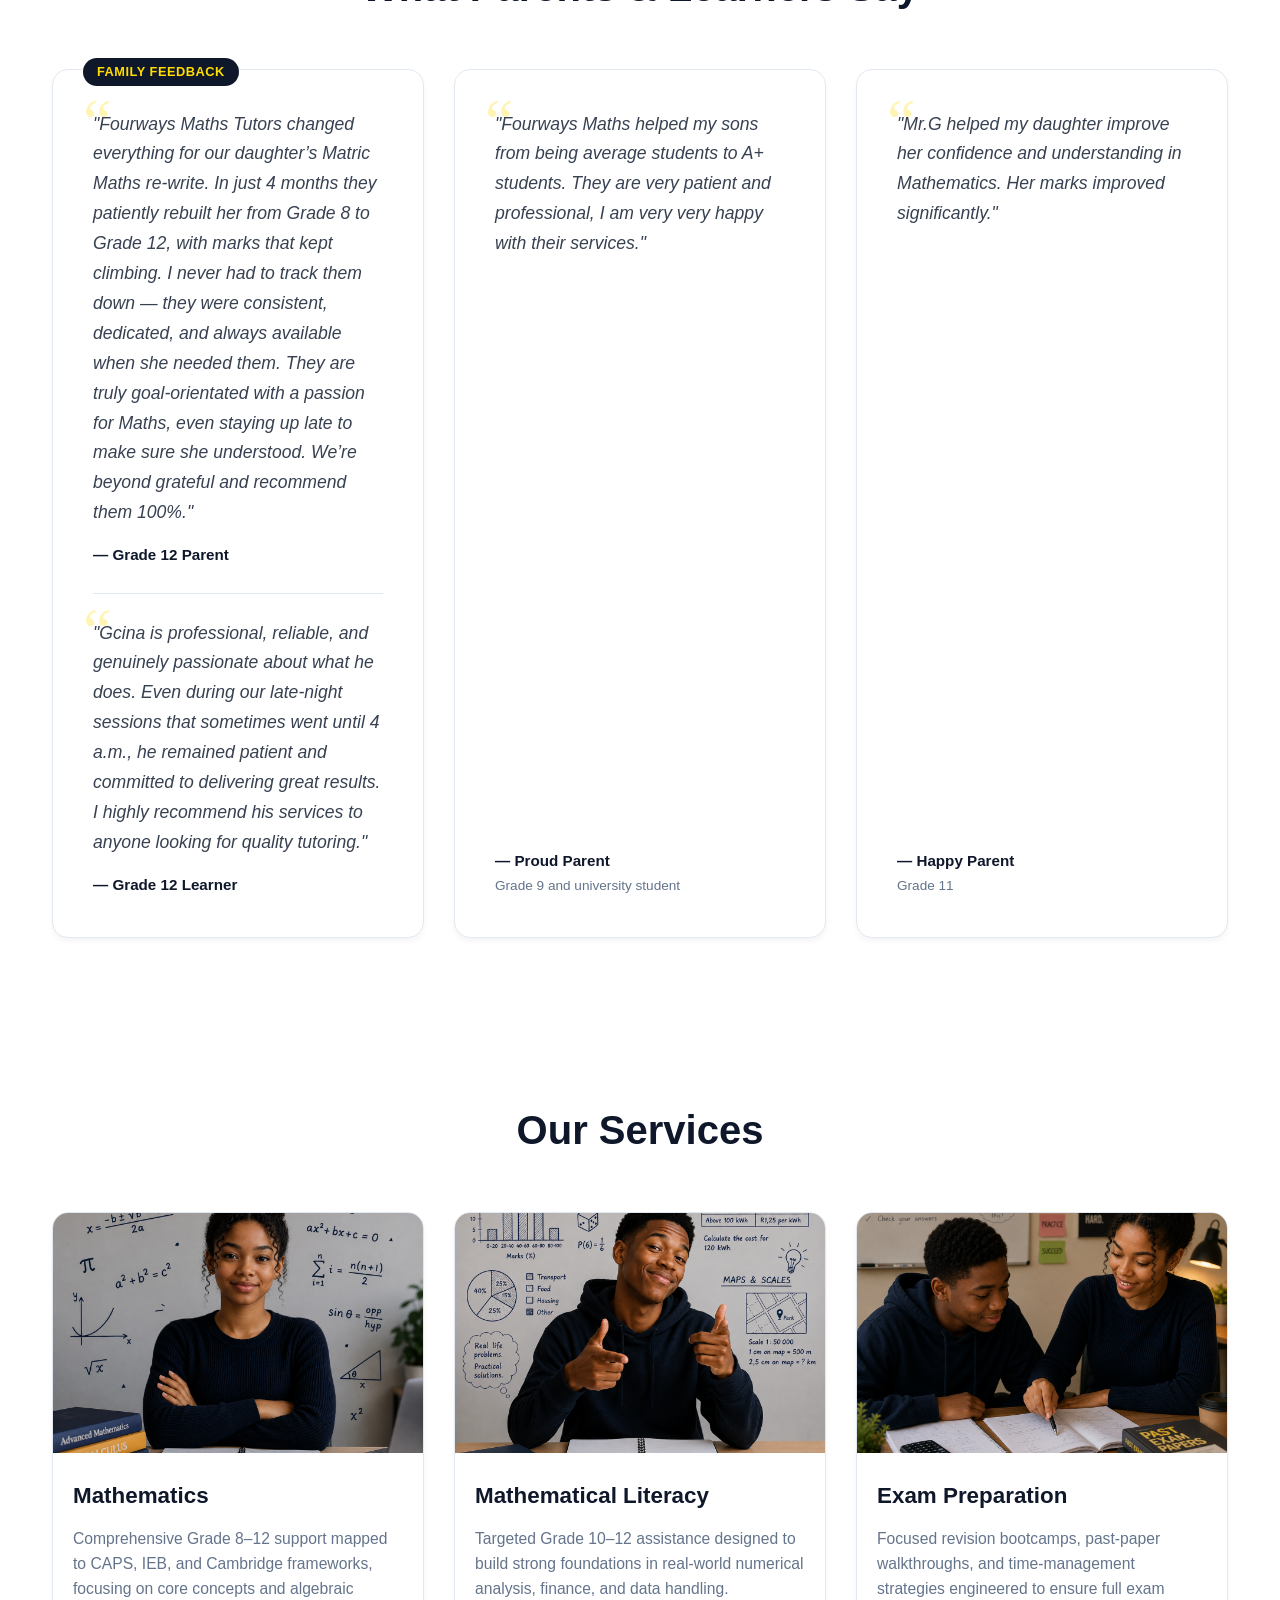
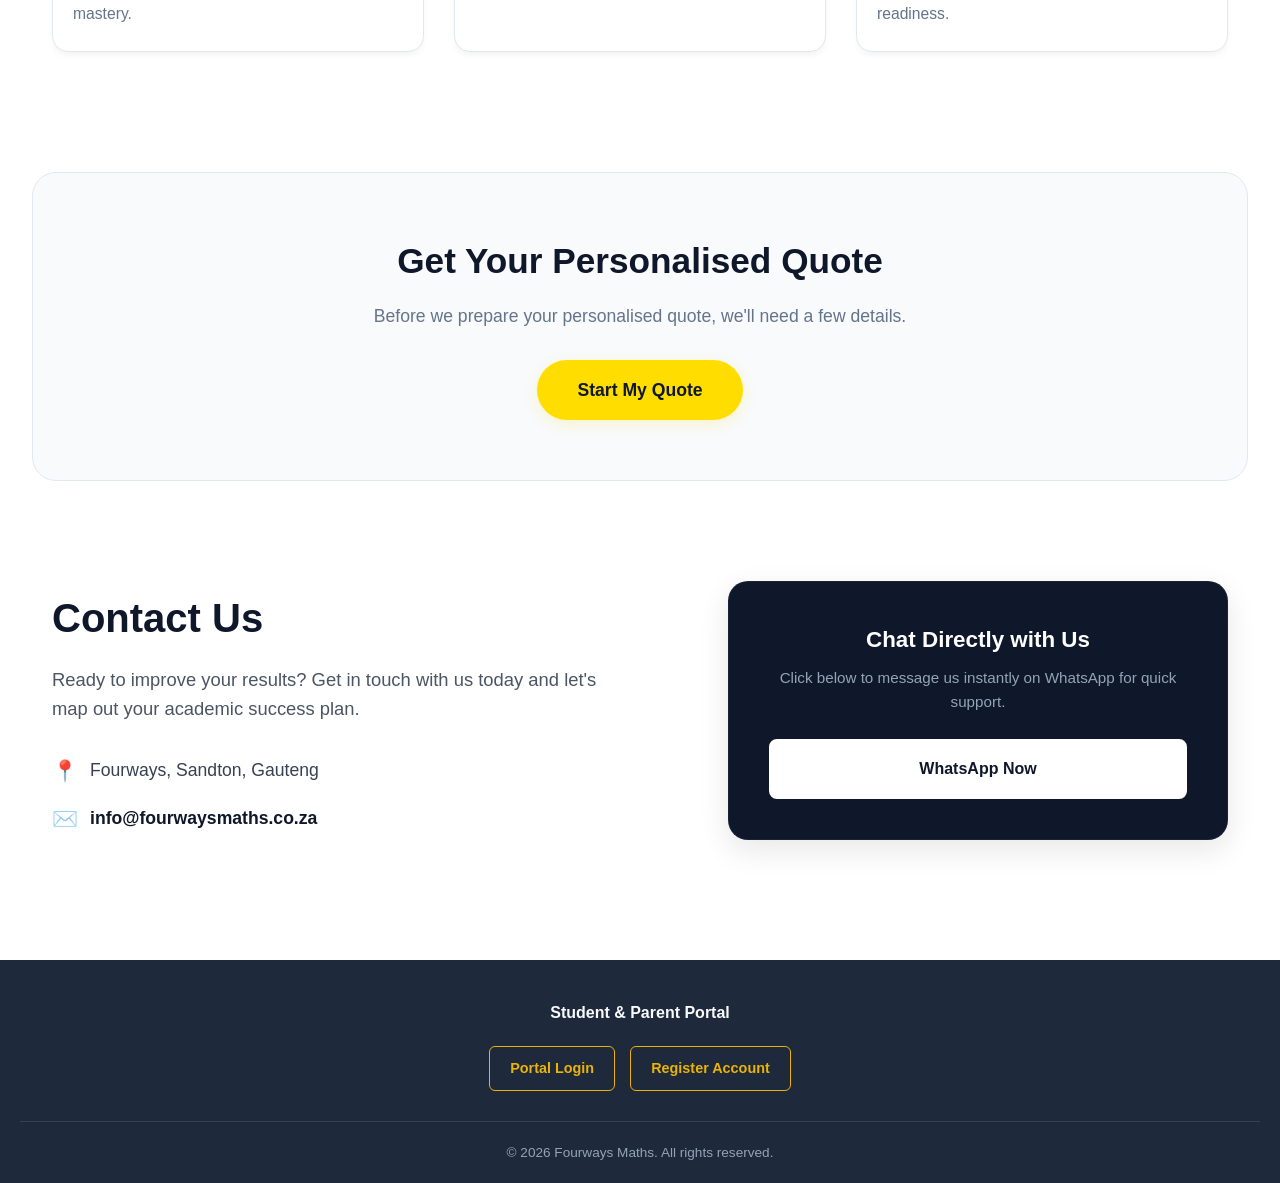
==== commit 499e7076: "Refactor SEO tags and enhance footer navigation Updated SEO meta tags and improved footer layout wit" ====
--- a/index.html
+++ b/index.html
@@ -10,9 +10,86 @@
     <link rel="stylesheet" href="style.css">
     <link rel="icon" type="image/png" href="images/favicon.png">
 
-    <!-- SEO Meta Tags Go Right Here -->
+    <!-- SEO Meta Tags -->
     <meta name="description" content="Specialised Mathematics and Mathematical Literacy tutoring for Grades 8–12. Supporting CAPS, IEB, and Cambridge curricula online and in Fourways.">
     <meta name="keywords" content="Maths tutor Fourways, Mathematical Literacy tutor, Grade 12 Maths Sandton, online maths tutoring South Africa">
+
+    <!-- Auth & Footer Styles -->
+    <style>
+        /* Header Auth Links */
+        .nav-right-actions {
+            display: flex;
+            align-items: center;
+            gap: 20px;
+        }
+        .portal-auth-links {
+            display: flex;
+            align-items: center;
+            gap: 12px;
+            font-size: 0.95rem;
+            font-weight: 600;
+        }
+        .portal-auth-links a {
+            text-decoration: none;
+            color: #1E293B; /* Slate grey */
+            transition: color 0.2s ease;
+        }
+        .portal-auth-links a:hover {
+            color: #EAB308; /* Yellow accent */
+        }
+        .auth-divider {
+            color: #CBD5E1;
+            font-weight: 300;
+        }
+
+        /* Upgraded Footer with Links */
+        .site-footer {
+            background-color: #1E293B;
+            color: #F8FAFC;
+            padding: 40px 20px 20px;
+            text-align: center;
+        }
+        .footer-grid {
+            display: flex;
+            flex-direction: column;
+            gap: 20px;
+            margin-bottom: 30px;
+        }
+        .footer-portal-actions {
+            display: flex;
+            justify-content: center;
+            gap: 15px;
+        }
+        .footer-btn {
+            background-color: transparent;
+            border: 1px solid #EAB308;
+            color: #EAB308;
+            padding: 10px 20px;
+            border-radius: 6px;
+            text-decoration: none;
+            font-weight: 600;
+            font-size: 0.9rem;
+            transition: all 0.2s ease;
+        }
+        .footer-btn:hover {
+            background-color: #EAB308;
+            color: #1E293B;
+        }
+        .footer-copyright {
+            font-size: 0.85rem;
+            color: #94A3B8;
+            border-top: 1px solid #334155;
+            padding-top: 20px;
+        }
+
+        /* Responsive adjustments */
+        @media (max-width: 768px) {
+            .nav-right-actions {
+                flex-direction: column;
+                gap: 10px;
+            }
+        }
+    </style>
 </head>
 <body>
 
@@ -29,7 +106,16 @@
             <li><a href="#services">Our Services</a></li>
             <li><a href="#contact">Contact Us</a></li>
         </ul>
-        <a class="nav-cta-btn" href="quote.html">Start My Quote</a>
+        
+        <!-- Upgraded Right Side Navigation -->
+        <div class="nav-right-actions">
+            <div class="portal-auth-links">
+                <a href="login.html">Login</a>
+                <span class="auth-divider">|</span>
+                <a href="login.html?mode=register">Register</a>
+            </div>
+            <a class="nav-cta-btn" href="quote.html">Start My Quote</a>
+        </div>
     </nav>
 </header>
 
@@ -72,7 +158,6 @@
 <section id="about">
     <h2>About Fourways Maths</h2>
 
-    <!-- FIXED: Cleared out the duplicate empty template block and placed data-aos directly onto active content rows -->
     <div class="about-split-container">
         <div class="about-content" data-aos="fade-right">
             <p>Fourways Maths was founded in the heart of Fourways with a simple mission: to help learners unlock their mathematical potential through high-quality, personalised support. What began as a local tutoring service has since expanded beyond Fourways, with learners joining our online lessons from across South Africa.</p>
@@ -86,7 +171,6 @@
         </div>
     </div>
 
-    <!-- Features Stagger Grid -->
     <div class="about-features-grid">
         <div class="feature-card" data-aos="fade-up" data-aos-delay="100">
             <div class="feature-icon-wrapper">📈</div>
@@ -112,7 +196,6 @@
 <section id="tutor">
     <h2>Meet Your Tutor</h2>
 
-    <!-- FIXED: Removed the empty duplicate template block -->
     <div class="tutor-split-container">
         <div class="tutor-image-side" data-aos="fade-right">
             <img src="images/gcina-tutor.jpg" alt="Gcina Sithole" class="profile-pic">
@@ -133,7 +216,6 @@
 <section id="testimonials">
     <h2>What Parents & Learners Say</h2>
     
-    <!-- Added stagger entry points for your parent panels -->
     <div class="testimonials-grid">
         <div class="testimonial-card family-card" data-aos="fade-up" data-aos-delay="100">
             <span class="family-badge">Family Feedback</span>
@@ -217,7 +299,6 @@
 
 <!-- Contact Section -->
 <section id="contact">
-    <!-- FIXED: Removed the broken nested layout loop completely -->
     <div class="contact-split-container">
         
         <div class="contact-text-side" data-aos="fade-right">
@@ -247,8 +328,18 @@
     </div>
 </section>
     
-<footer>
-    <p>© 2026 Fourways Maths. All rights reserved.</p>
+<!-- Upgraded Footer with Portal Links -->
+<footer class="site-footer">
+    <div class="footer-grid">
+        <h4>Student & Parent Portal</h4>
+        <div class="footer-portal-actions">
+            <a href="login.html" class="footer-btn">Portal Login</a>
+            <a href="login.html?mode=register" class="footer-btn">Register Account</a>
+        </div>
+    </div>
+    <div class="footer-copyright">
+        <p>© 2026 Fourways Maths. All rights reserved.</p>
+    </div>
 </footer>
 
 <!-- Animate On Scroll Scripts Initialization Injection -->
@@ -262,7 +353,7 @@
 </script>
     
 <!-- Start of HubSpot Embed Code -->
-  <script type="text/javascript" id="hs-script-loader" async defer src="//js-eu1.hs-scripts.com/148890223.js"></script>
+<script type="text/javascript" id="hs-script-loader" async defer src="//js-eu1.hs-scripts.com/148890223.js"></script>
 <!-- End of HubSpot Embed Code -->
     
 </body>
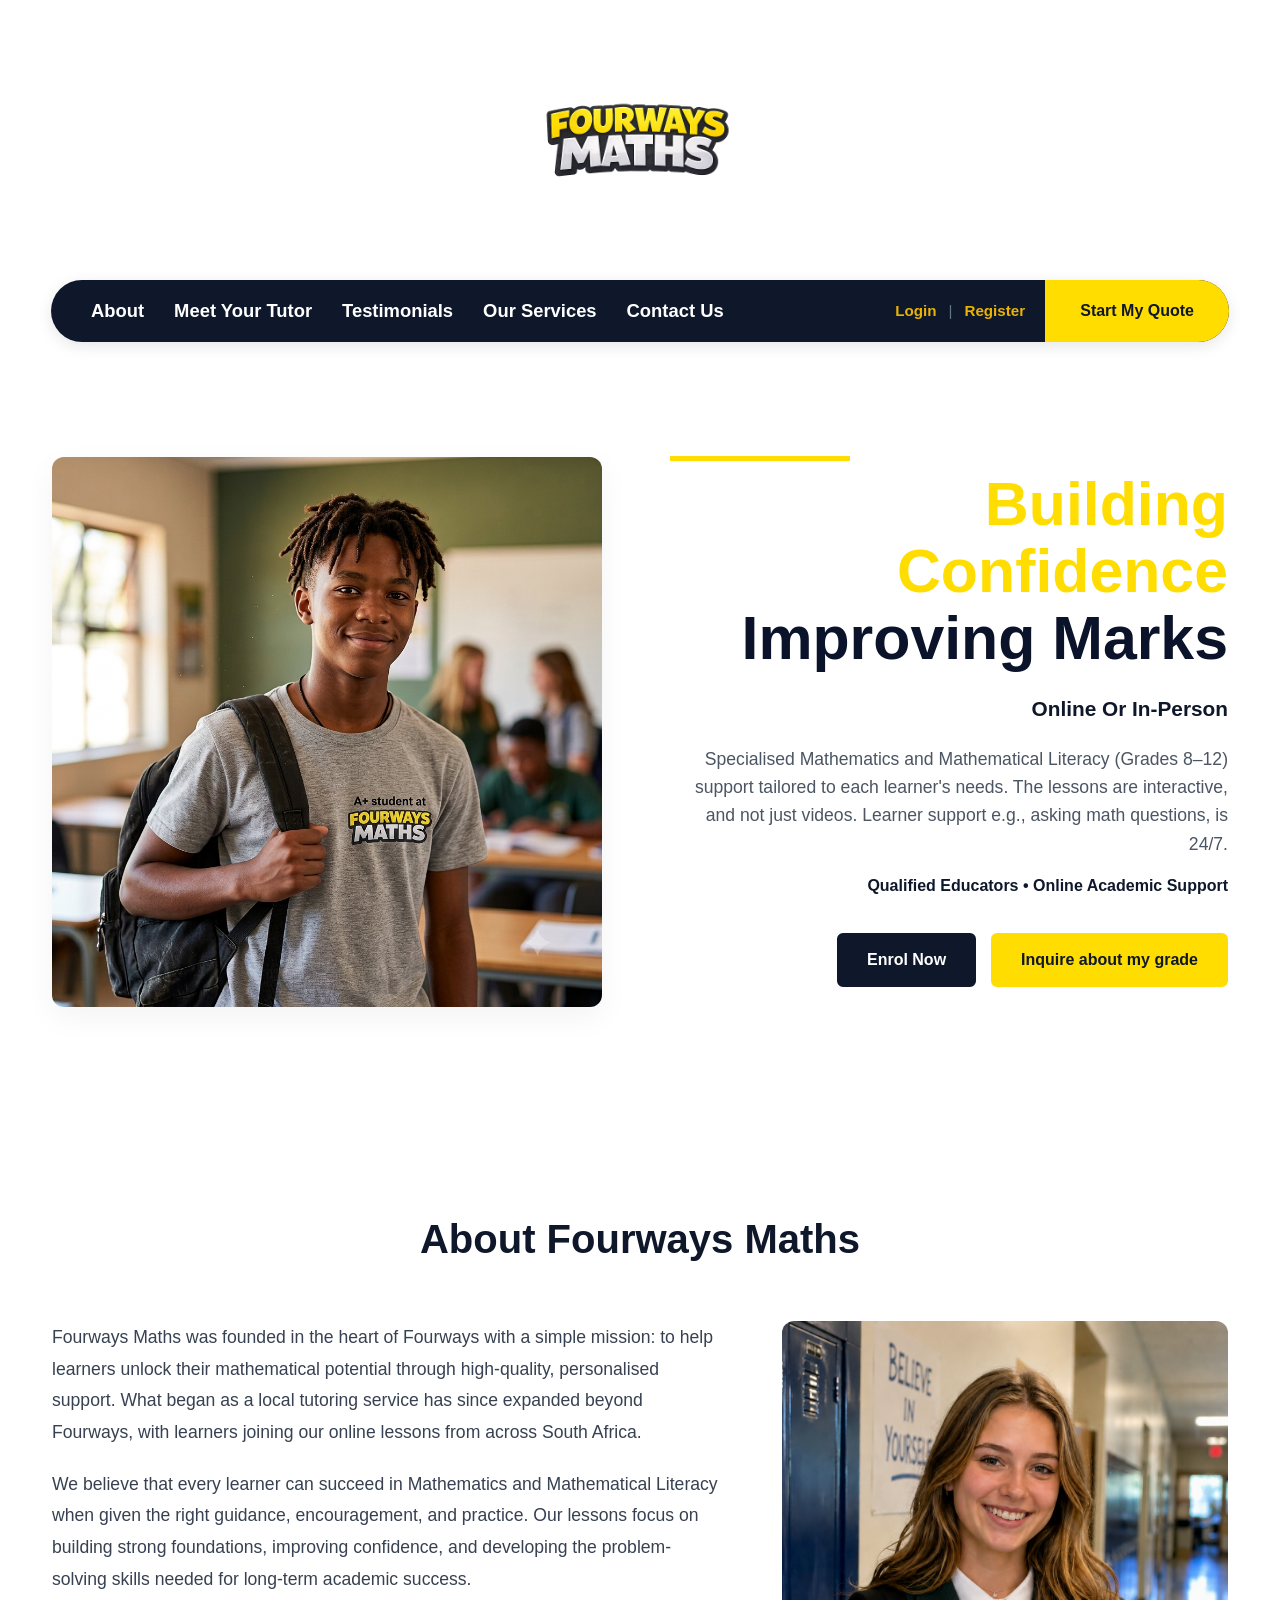
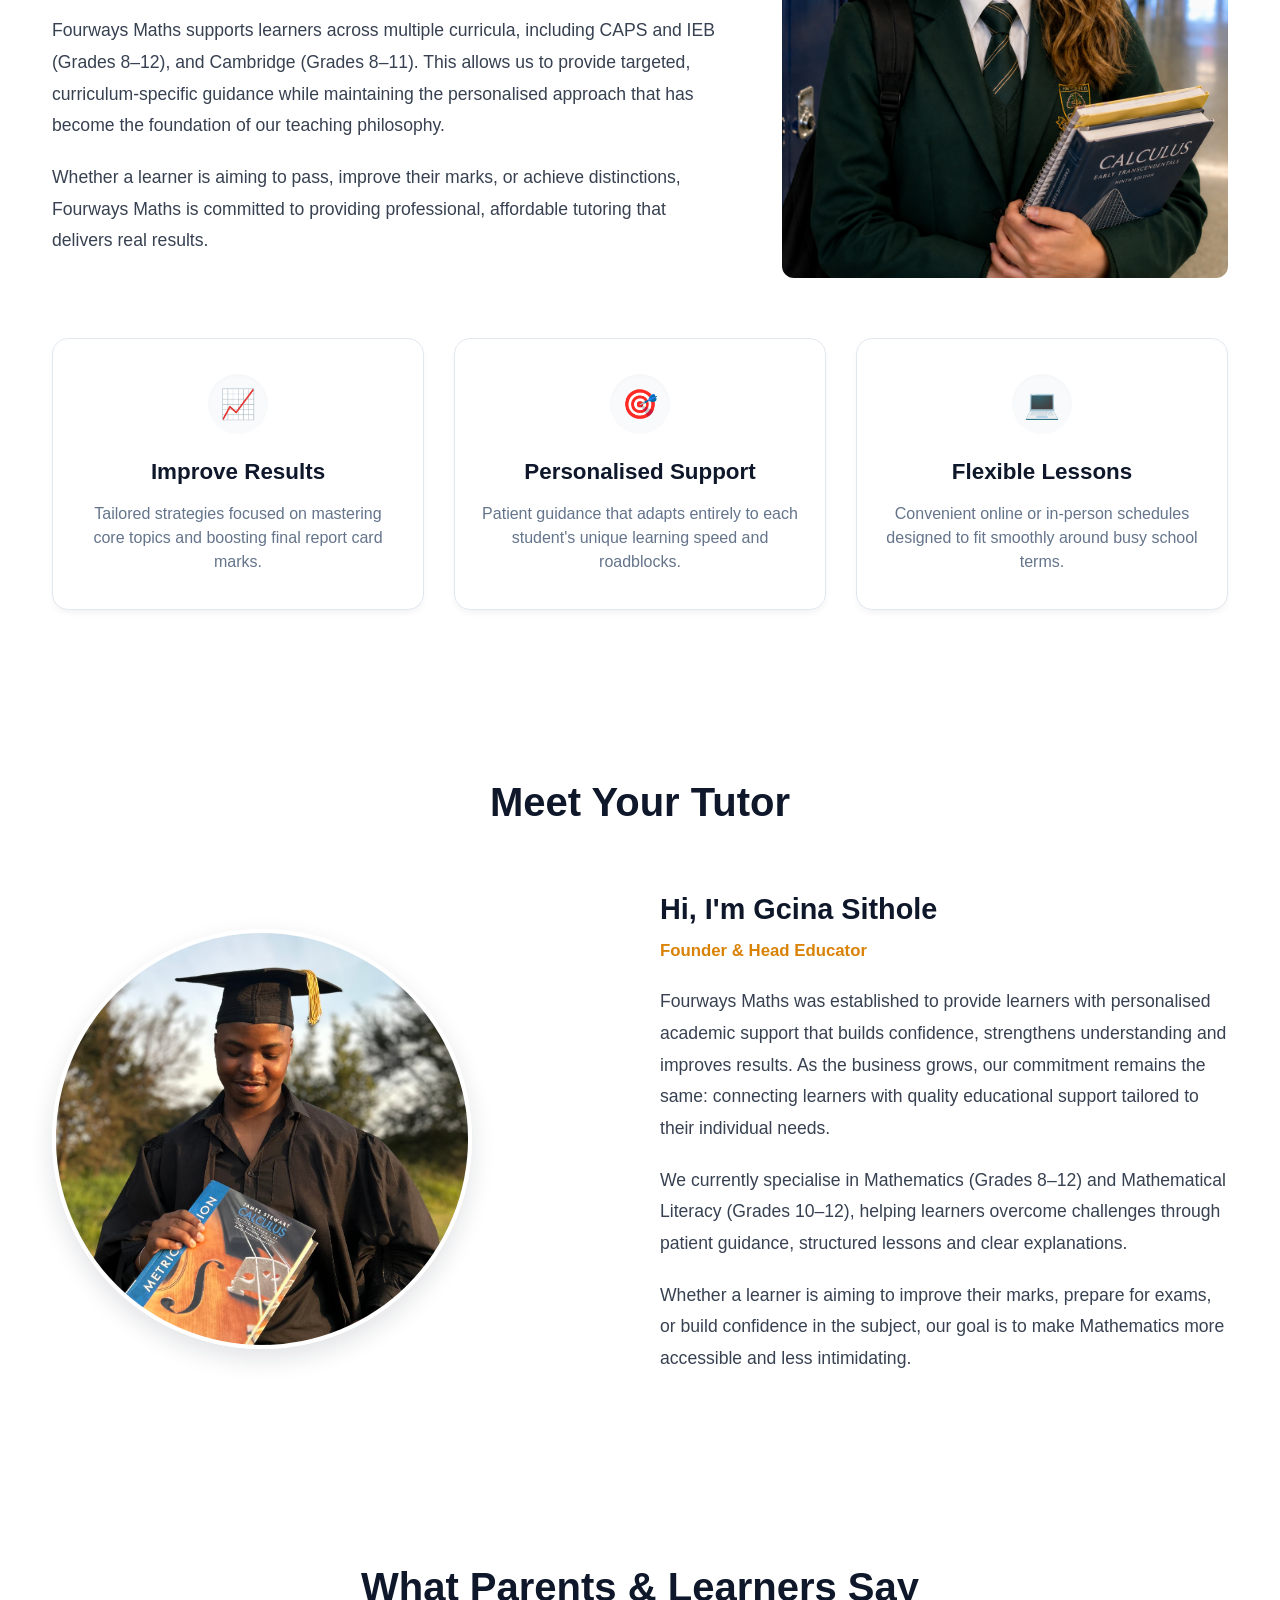
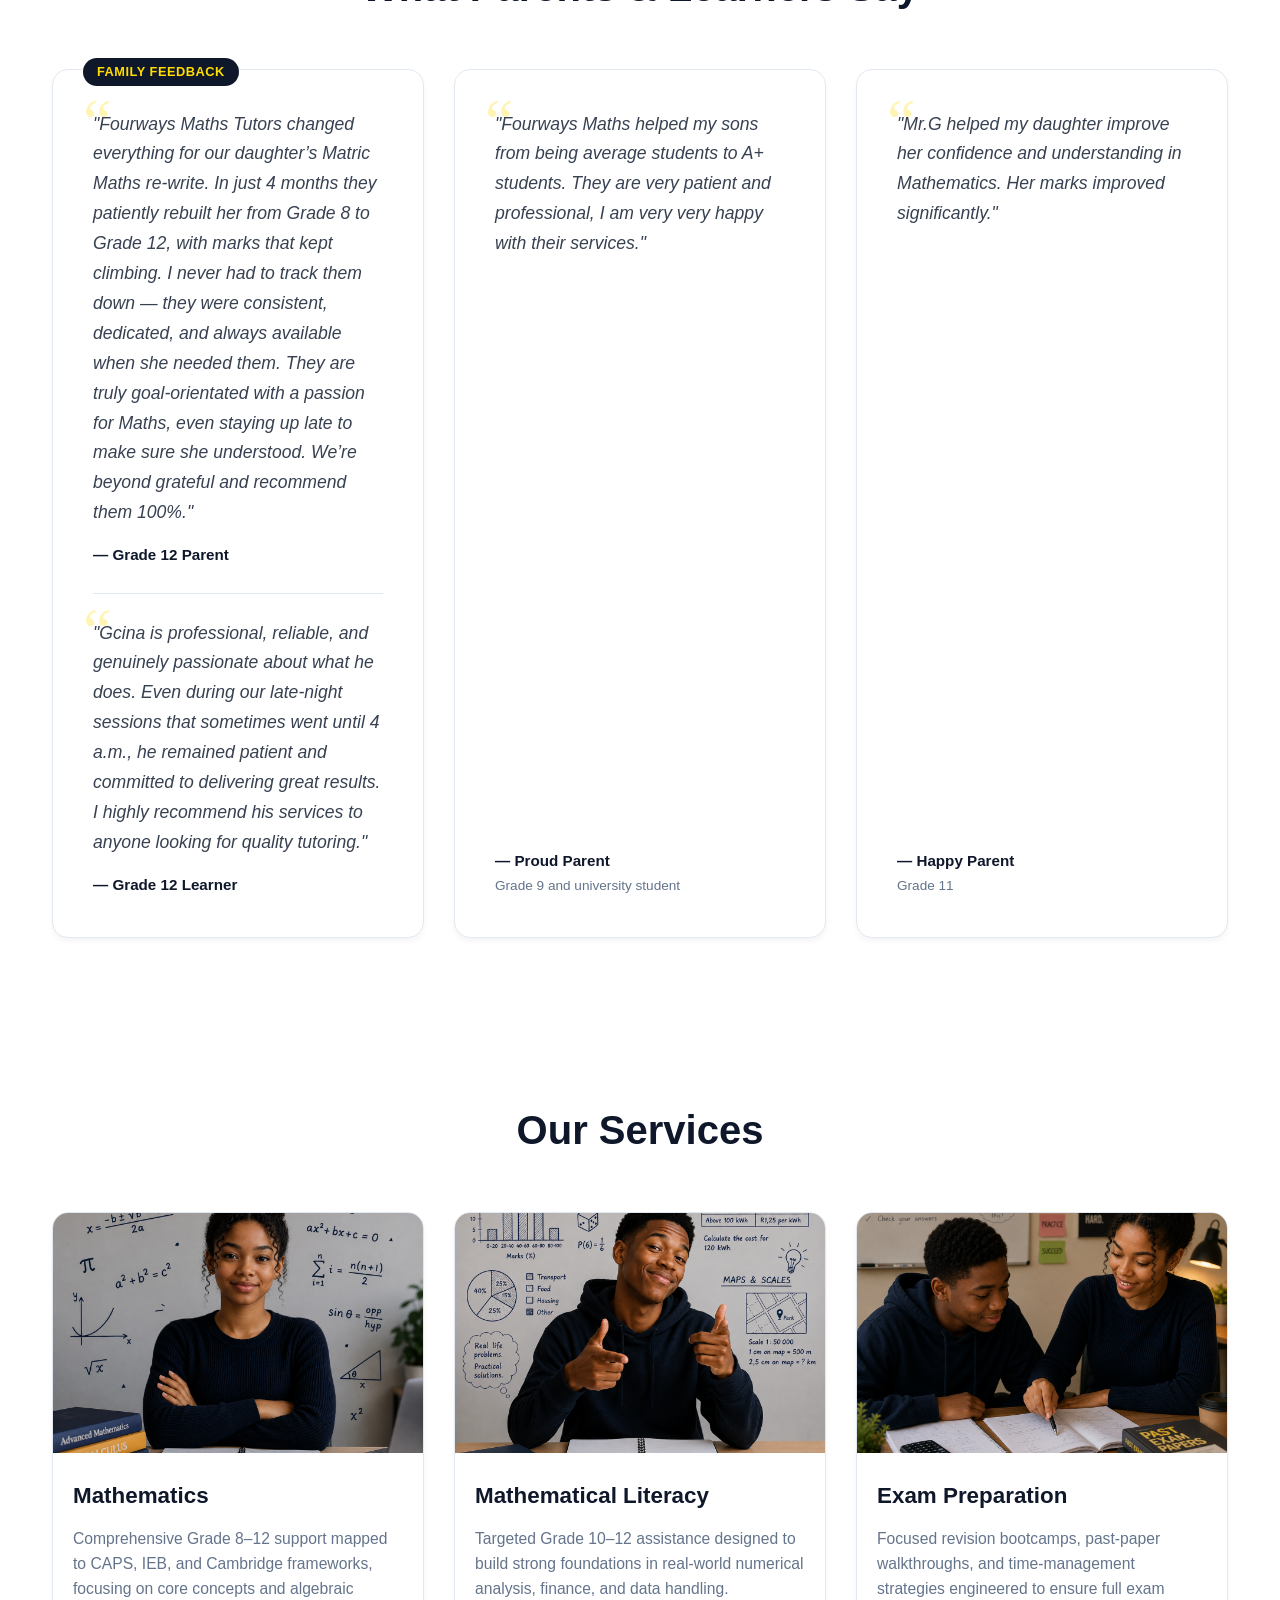
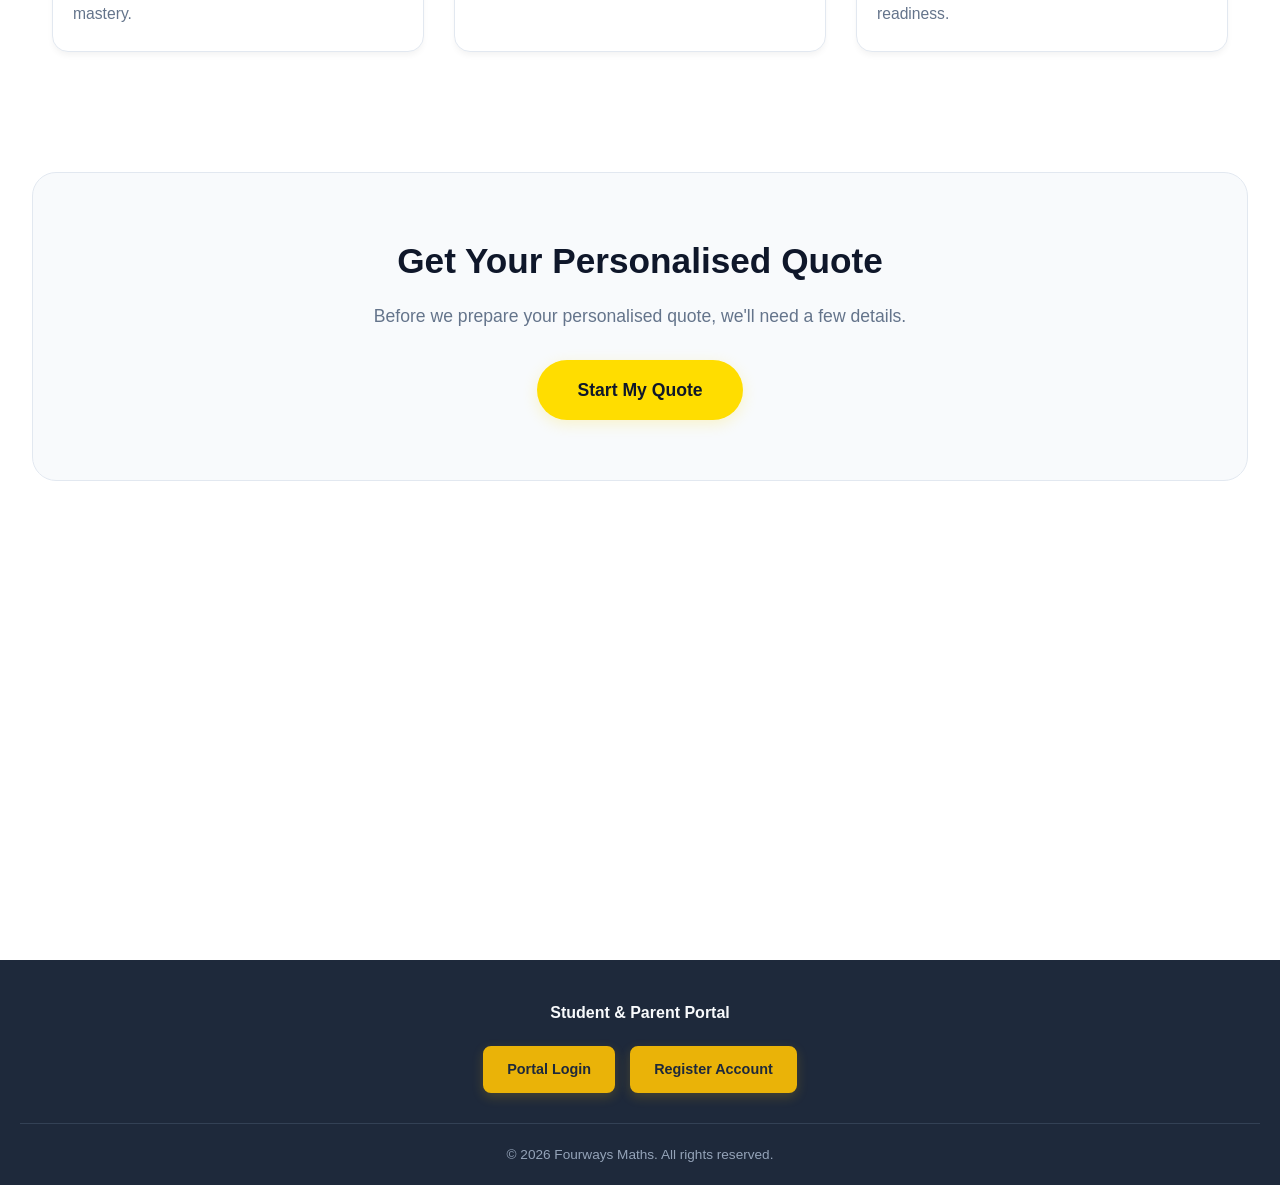
==== commit 2df12e33: "Revamp styles for header and footer to gold theme Updated styles for header authentication links and" ====
--- a/index.html
+++ b/index.html
@@ -15,81 +15,84 @@
     <meta name="keywords" content="Maths tutor Fourways, Mathematical Literacy tutor, Grade 12 Maths Sandton, online maths tutoring South Africa">
 
     <!-- Auth & Footer Styles -->
-    <style>
-        /* Header Auth Links */
+   <style>
+    /* Header Auth Links (Updated to Gold Theme) */
+    .nav-right-actions {
+        display: flex;
+        align-items: center;
+        gap: 20px;
+    }
+    .portal-auth-links {
+        display: flex;
+        align-items: center;
+        gap: 12px;
+        font-size: 0.95rem;
+        font-weight: 700;
+    }
+    .portal-auth-links a {
+        text-decoration: none;
+        color: #EAB308; /* Vibrant Brand Yellow/Gold */
+        transition: all 0.2s ease;
+    }
+    .portal-auth-links a:hover {
+        color: #CA8A04; /* Darker Gold Hover */
+        text-decoration: underline;
+    }
+    .auth-divider {
+        color: #64748B; /* Subtle Muted Slate Divider */
+        font-weight: 400;
+    }
+
+    /* Upgraded Footer with Gold Portal Buttons */
+    .site-footer {
+        background-color: #1E293B;
+        color: #F8FAFC;
+        padding: 40px 20px 20px;
+        text-align: center;
+    }
+    .footer-grid {
+        display: flex;
+        flex-direction: column;
+        gap: 20px;
+        margin-bottom: 30px;
+    }
+    .footer-portal-actions {
+        display: flex;
+        justify-content: center;
+        gap: 15px;
+    }
+    .footer-btn {
+        background-color: #EAB308; /* Solid Brand Gold */
+        border: 2px solid #EAB308;
+        color: #1E293B; /* Deep Slate Text for high contrast */
+        padding: 10px 22px;
+        border-radius: 8px;
+        text-decoration: none;
+        font-weight: 700;
+        font-size: 0.9rem;
+        transition: all 0.2s ease;
+        box-shadow: 0 4px 12px rgba(234, 179, 8, 0.2);
+    }
+    .footer-btn:hover {
+        background-color: #CA8A04;
+        border-color: #CA8A04;
+        transform: translateY(-2px);
+    }
+    .footer-copyright {
+        font-size: 0.85rem;
+        color: #94A3B8;
+        border-top: 1px solid #334155;
+        padding-top: 20px;
+    }
+
+    /* Responsive adjustments */
+    @media (max-width: 768px) {
         .nav-right-actions {
-            display: flex;
-            align-items: center;
-            gap: 20px;
+            flex-direction: column;
+            gap: 10px;
         }
-        .portal-auth-links {
-            display: flex;
-            align-items: center;
-            gap: 12px;
-            font-size: 0.95rem;
-            font-weight: 600;
-        }
-        .portal-auth-links a {
-            text-decoration: none;
-            color: #1E293B; /* Slate grey */
-            transition: color 0.2s ease;
-        }
-        .portal-auth-links a:hover {
-            color: #EAB308; /* Yellow accent */
-        }
-        .auth-divider {
-            color: #CBD5E1;
-            font-weight: 300;
-        }
-
-        /* Upgraded Footer with Links */
-        .site-footer {
-            background-color: #1E293B;
-            color: #F8FAFC;
-            padding: 40px 20px 20px;
-            text-align: center;
-        }
-        .footer-grid {
-            display: flex;
-            flex-direction: column;
-            gap: 20px;
-            margin-bottom: 30px;
-        }
-        .footer-portal-actions {
-            display: flex;
-            justify-content: center;
-            gap: 15px;
-        }
-        .footer-btn {
-            background-color: transparent;
-            border: 1px solid #EAB308;
-            color: #EAB308;
-            padding: 10px 20px;
-            border-radius: 6px;
-            text-decoration: none;
-            font-weight: 600;
-            font-size: 0.9rem;
-            transition: all 0.2s ease;
-        }
-        .footer-btn:hover {
-            background-color: #EAB308;
-            color: #1E293B;
-        }
-        .footer-copyright {
-            font-size: 0.85rem;
-            color: #94A3B8;
-            border-top: 1px solid #334155;
-            padding-top: 20px;
-        }
-
-        /* Responsive adjustments */
-        @media (max-width: 768px) {
-            .nav-right-actions {
-                flex-direction: column;
-                gap: 10px;
-            }
-        }
-    </style>
+    }
+</style>
 </head>
 <body>
 
